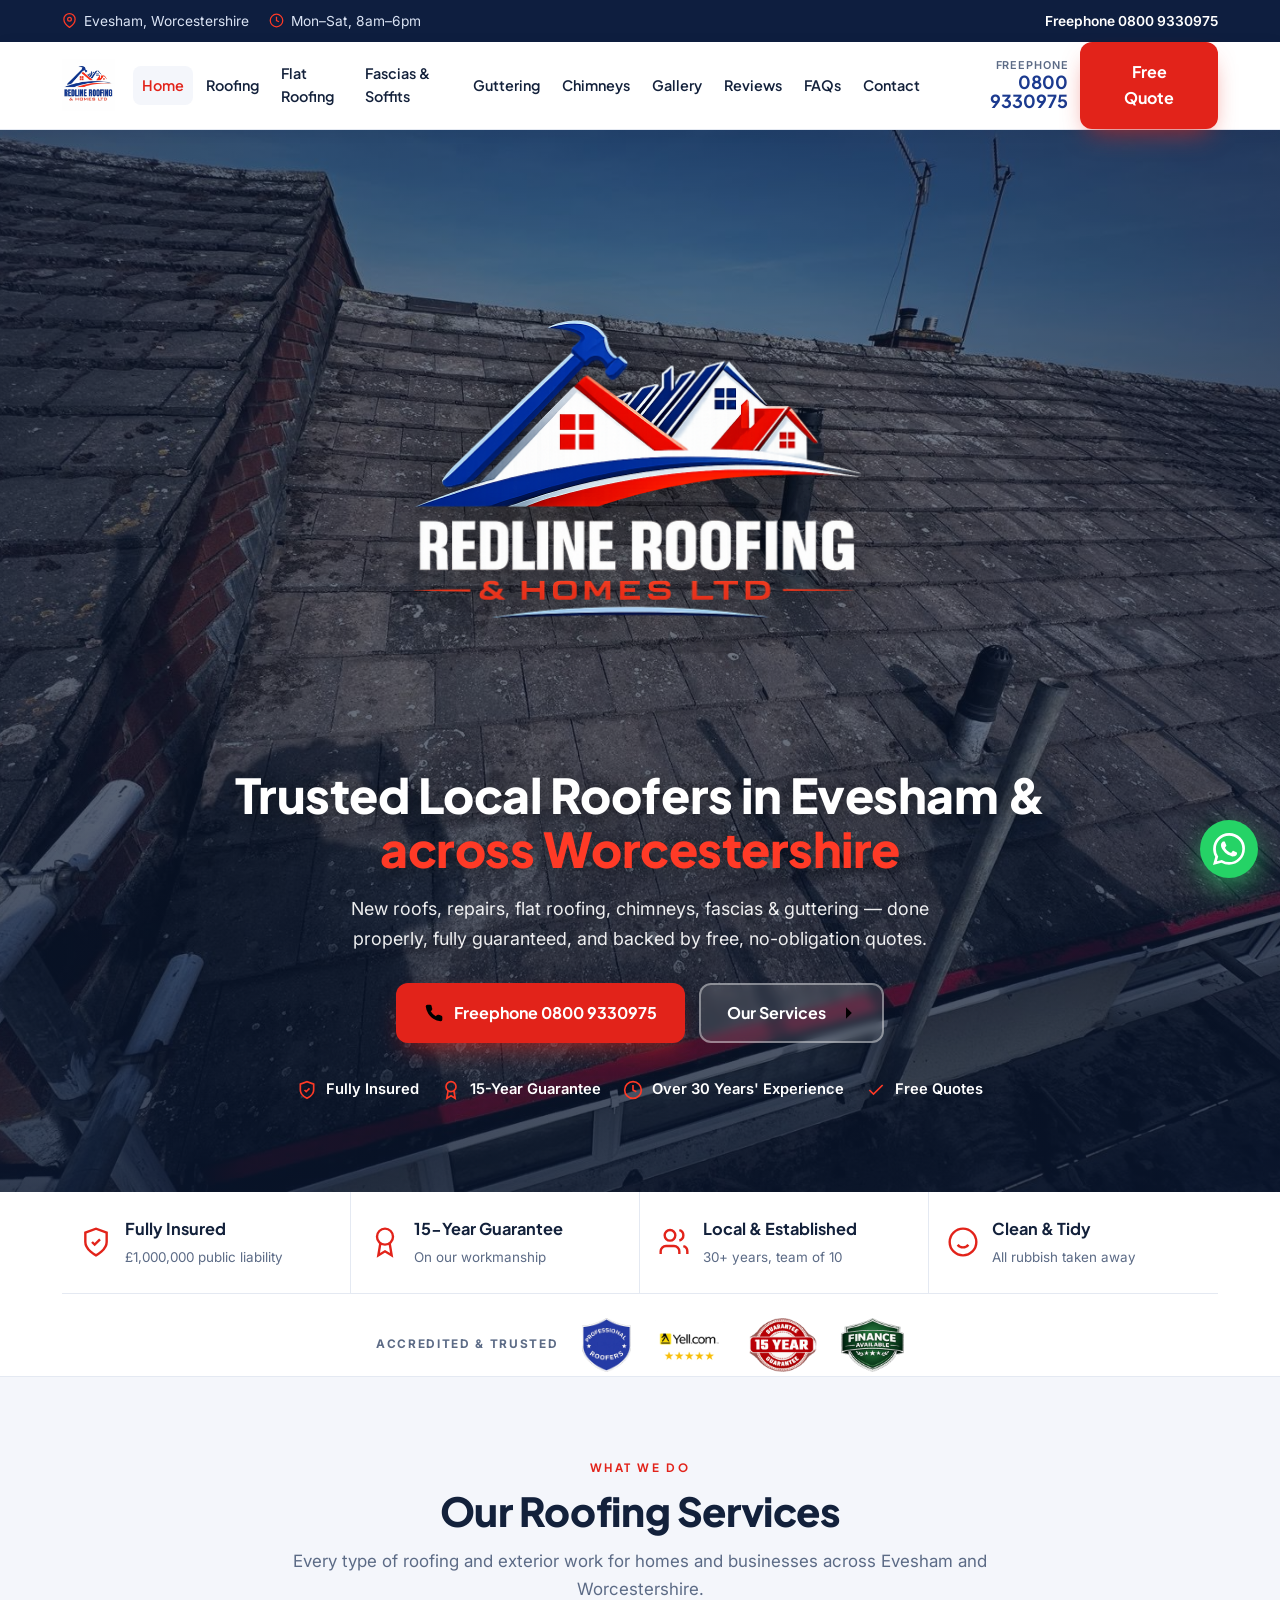
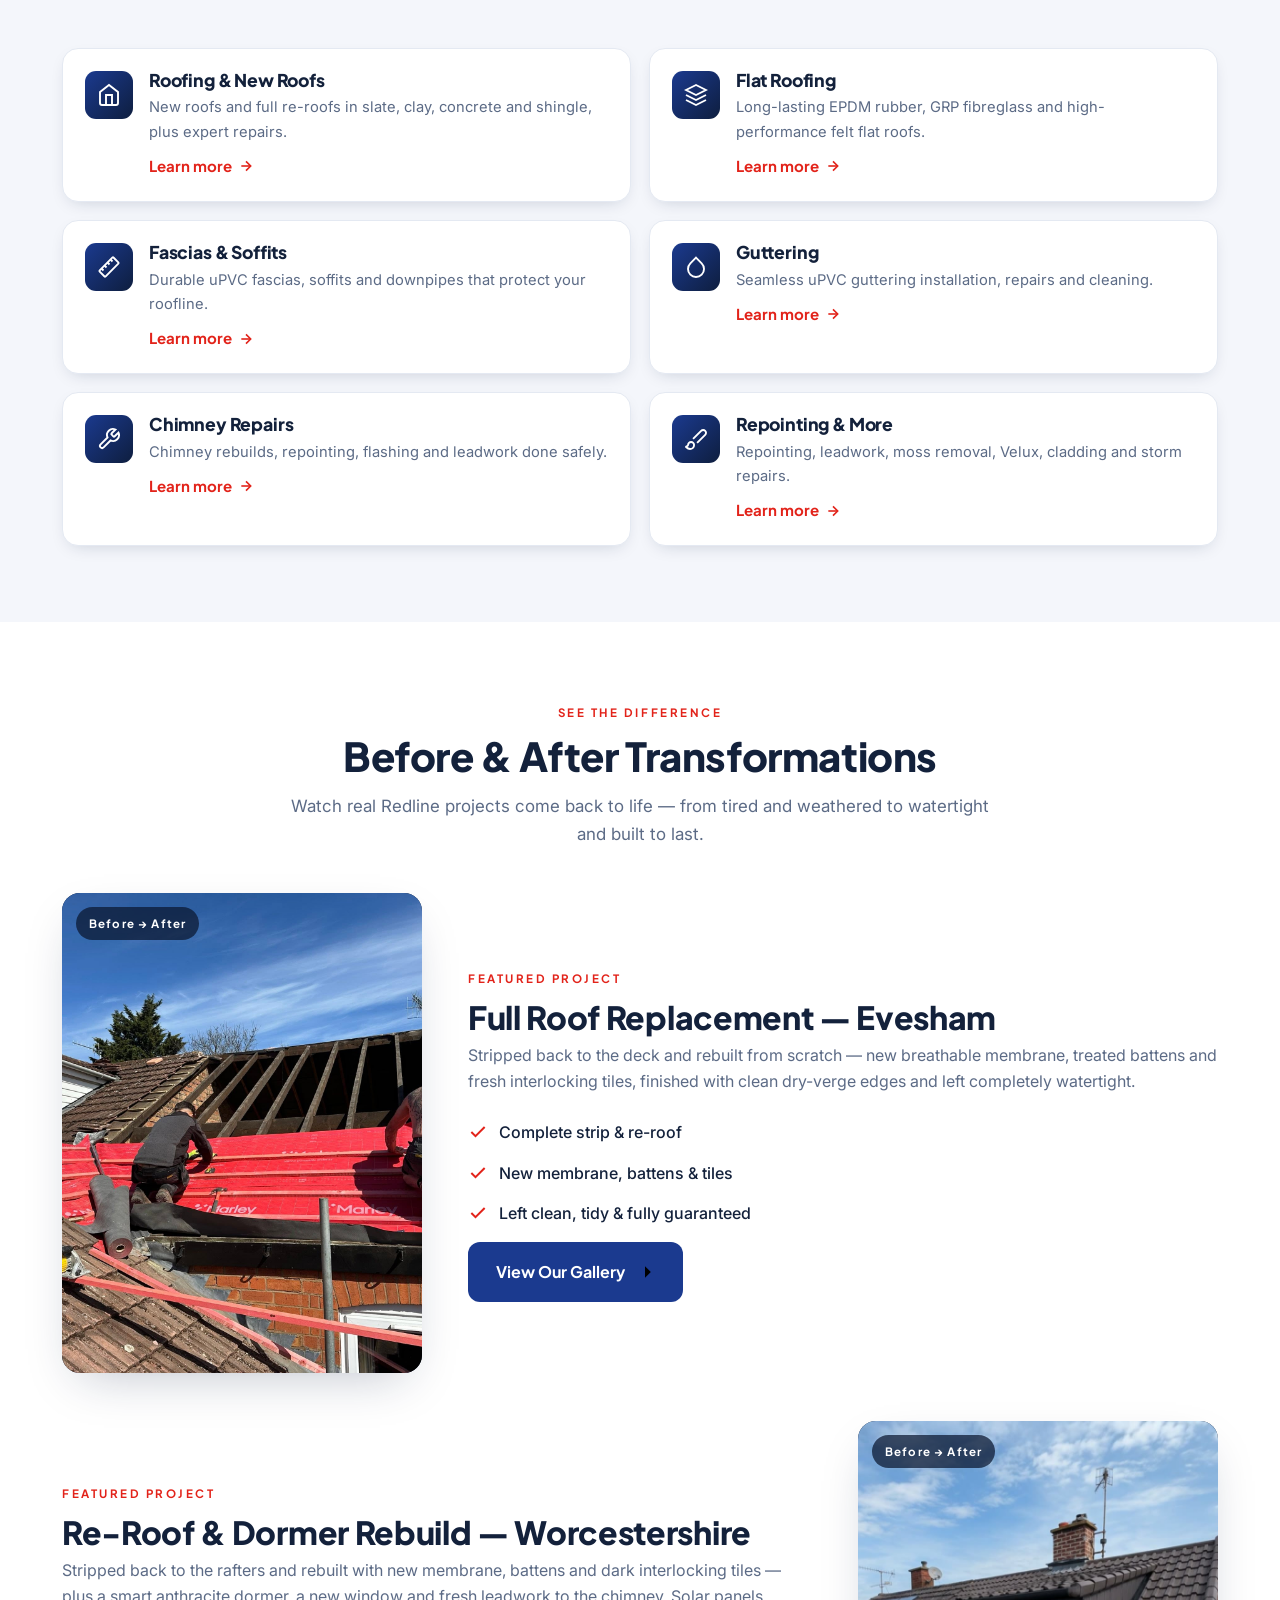
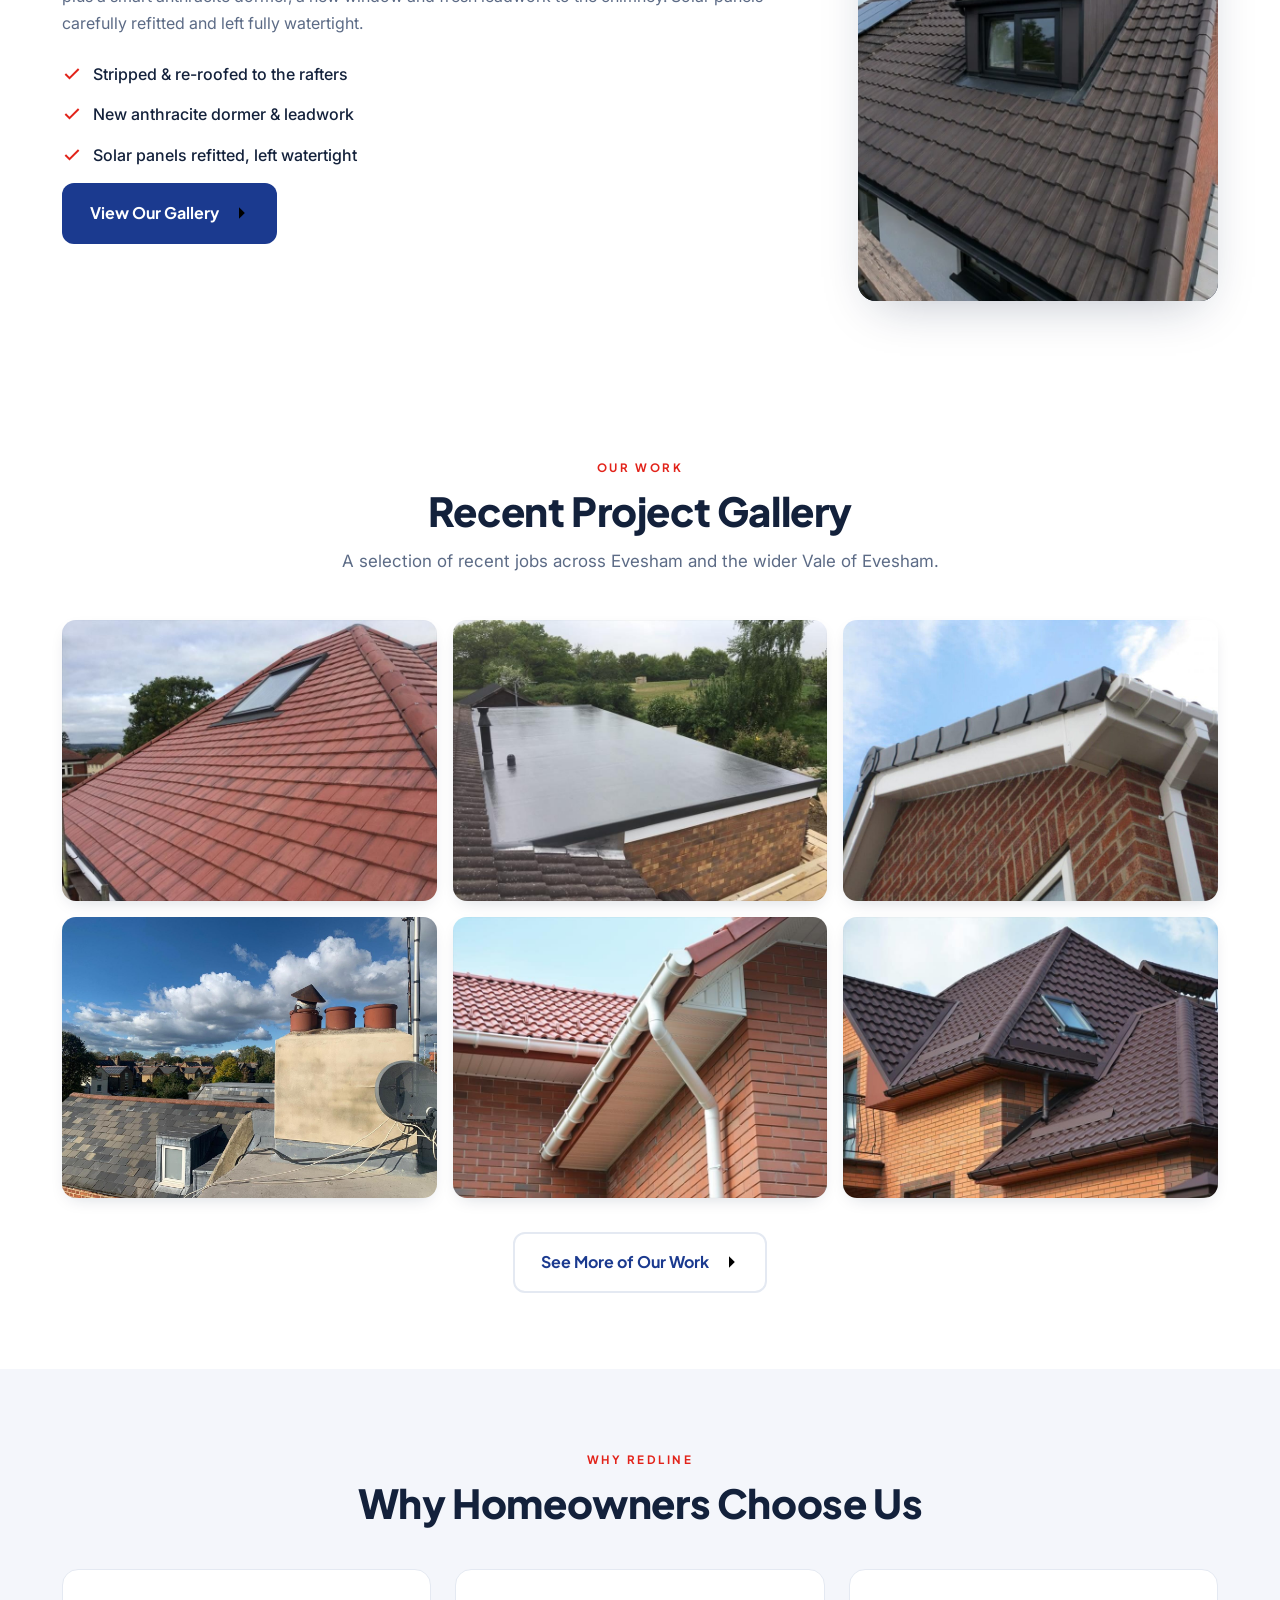
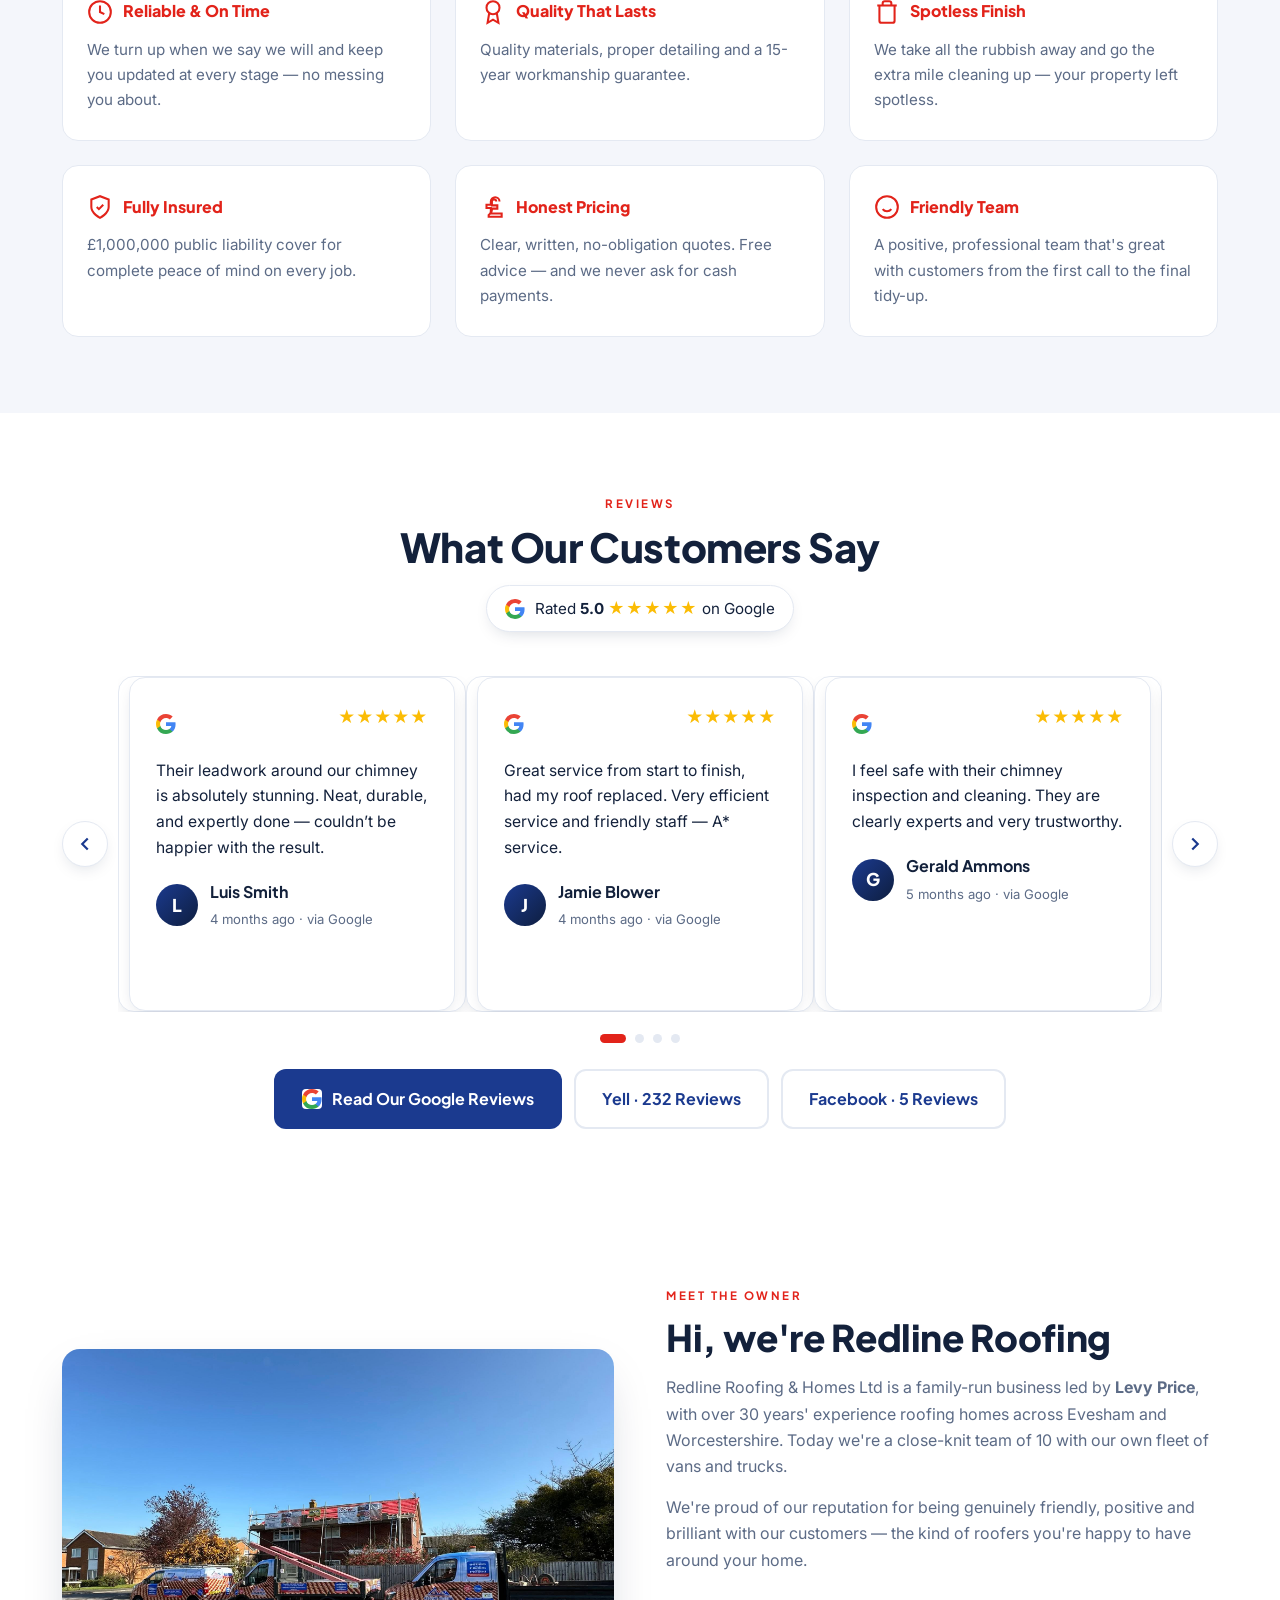
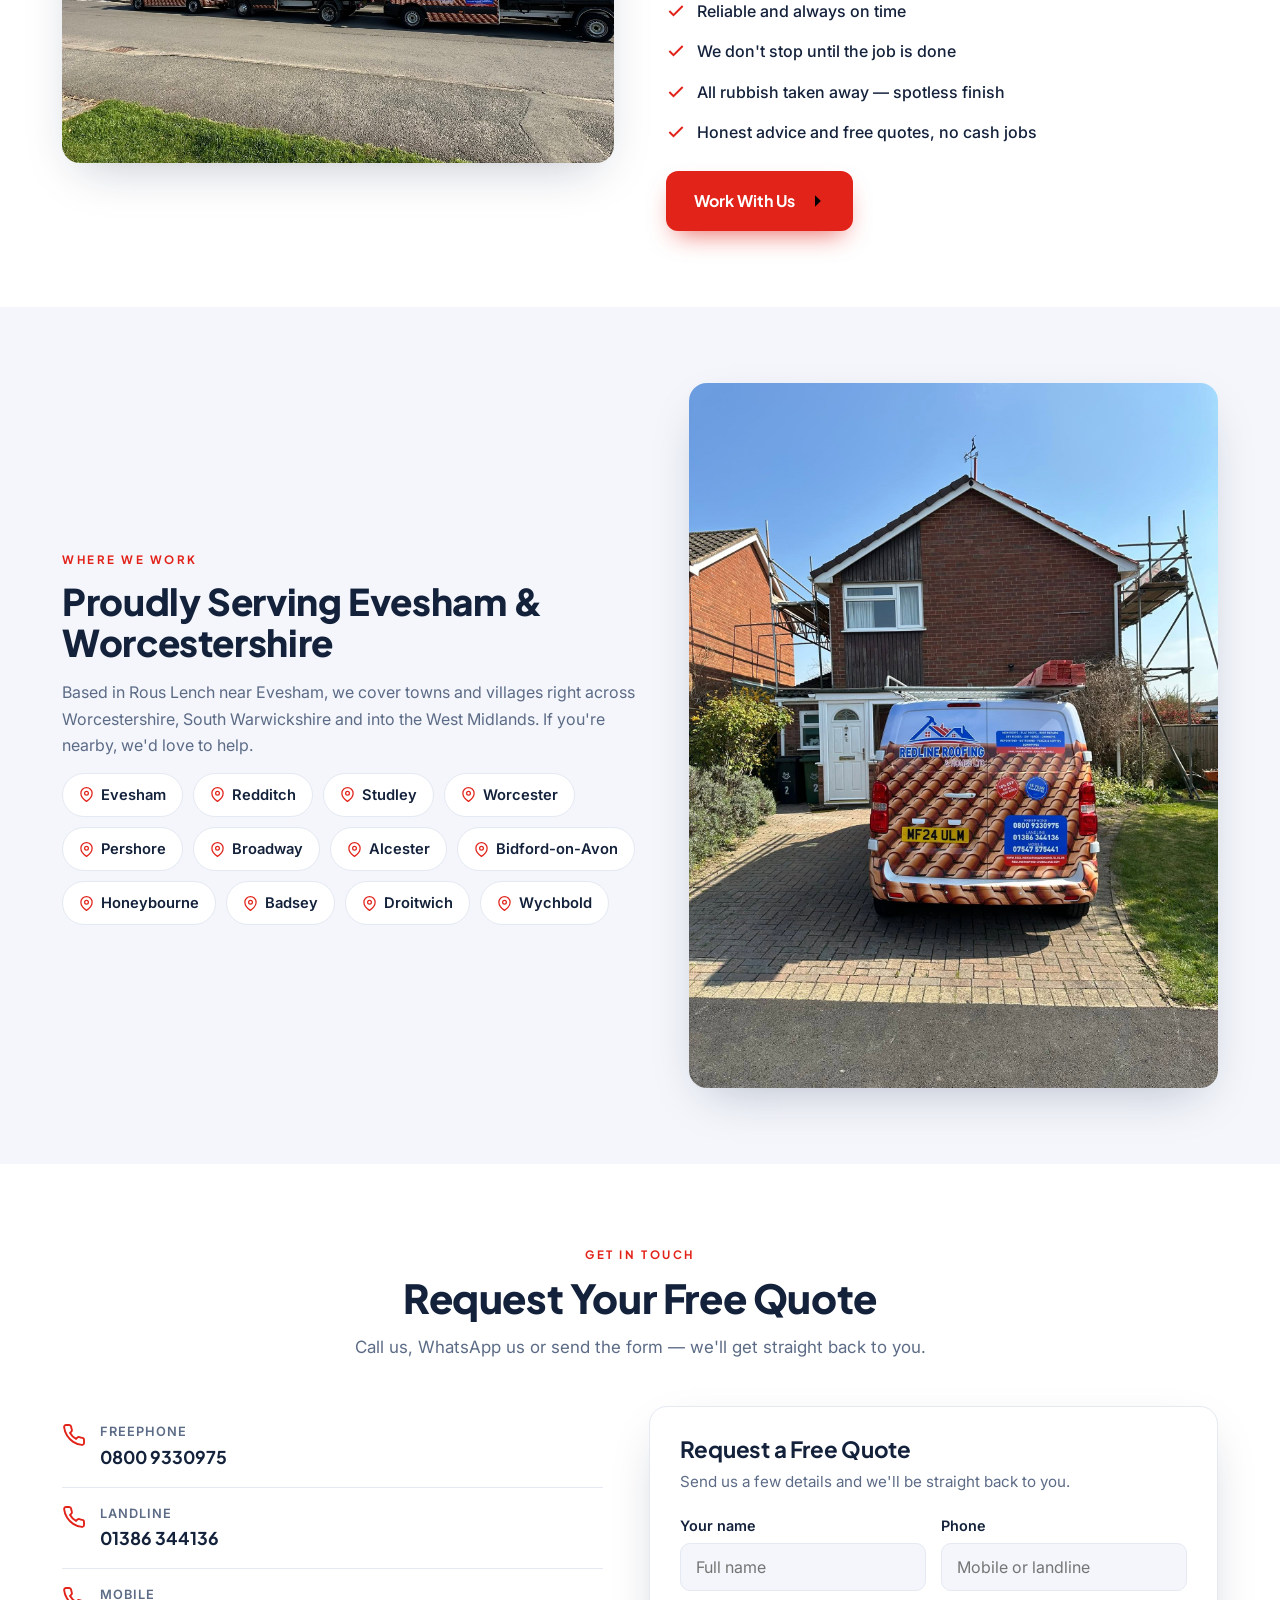
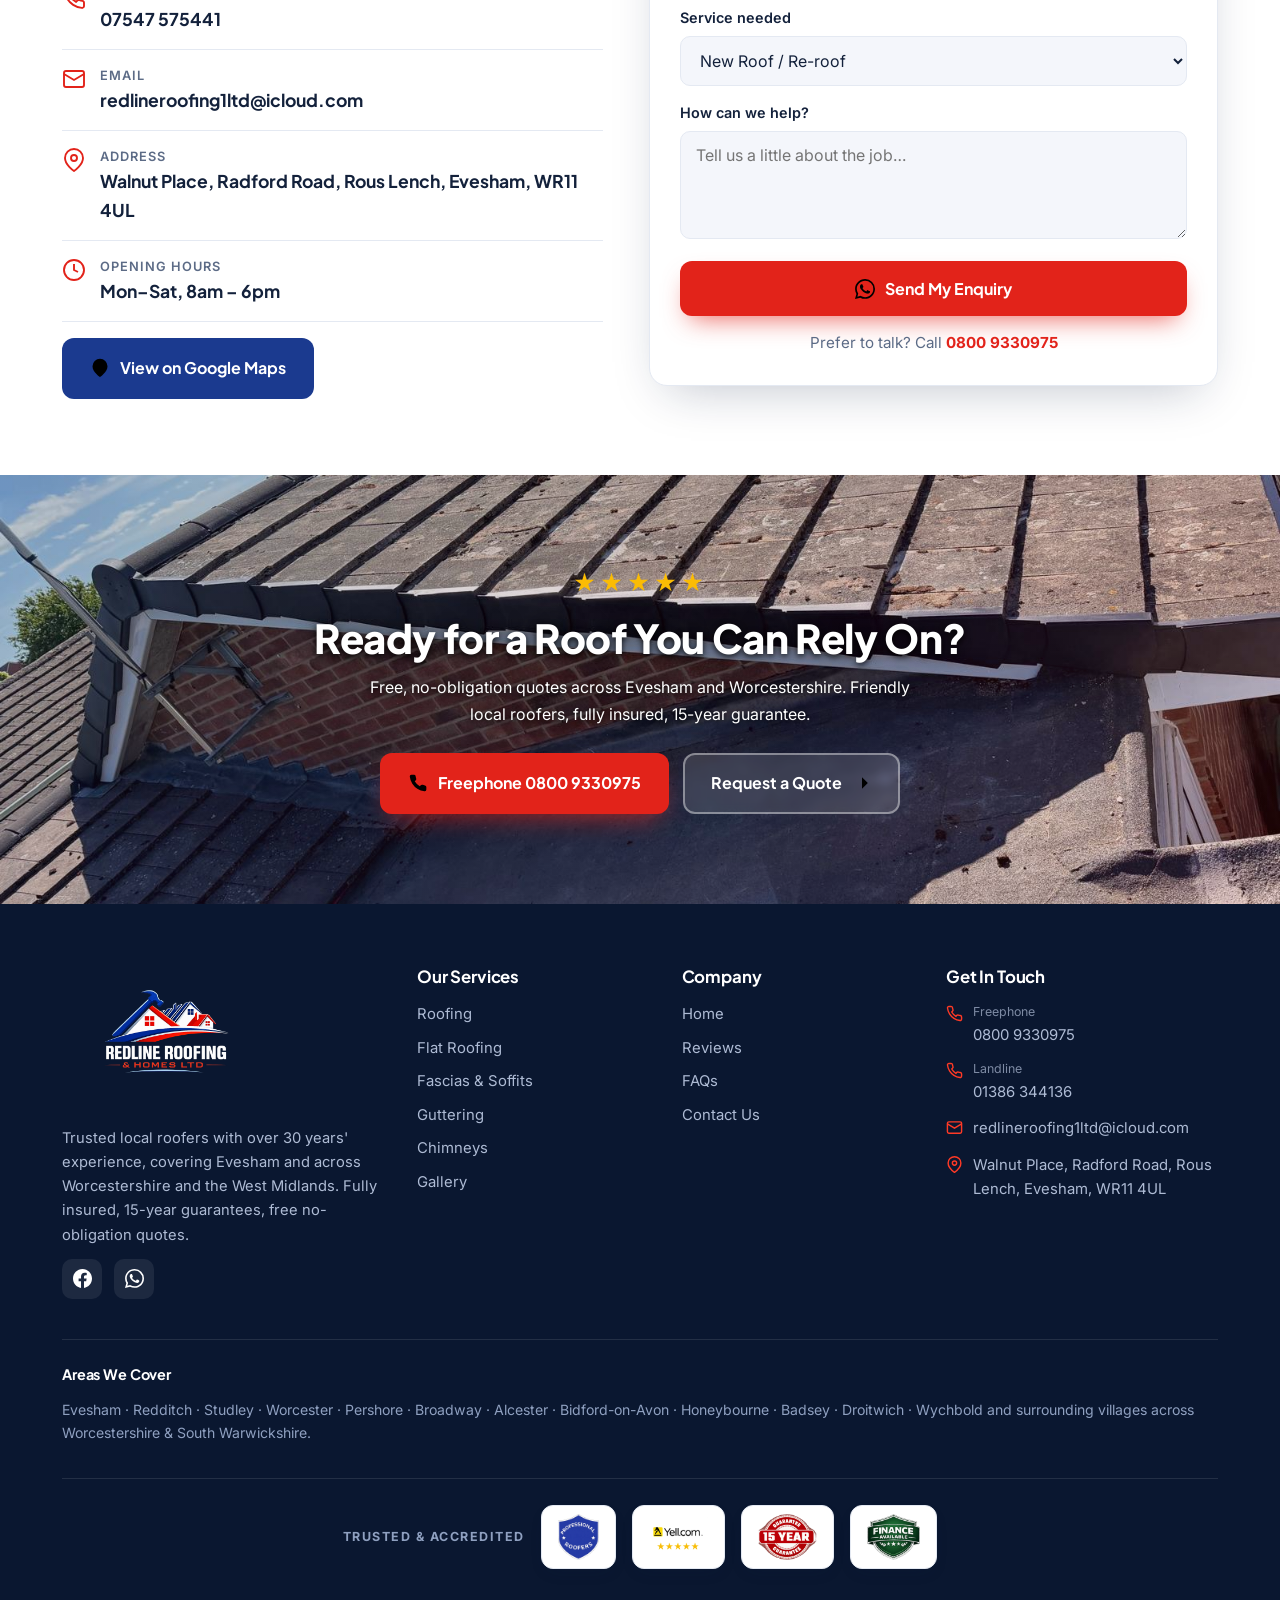
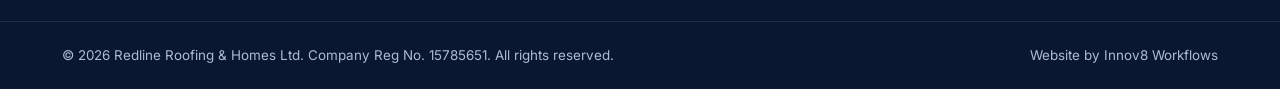
==== index.html @ e3055345 "Add 15-Year Guarantee + Finance Available badges to trust strip & footer Cut both from their grey mo" ====
<!DOCTYPE html><html lang="en-GB"><head>
<meta charset="UTF-8"><meta name="viewport" content="width=device-width, initial-scale=1.0">
<title>Roofers in Evesham & Worcestershire | Redline Roofing & Homes Ltd</title>
<meta name="description" content="Trusted local roofers in Evesham & across Worcestershire. New roofs, repairs, flat roofing, fascias, guttering & chimneys. Fully insured, 15-yr guarantee. Free quotes — call 0800 9330975.">
<link rel="canonical" href="https://www.redlineroofingandhomesltd.co.uk/">
<meta name="robots" content="index,follow">
<meta name="theme-color" content="#0A1730">
<meta property="og:type" content="website"><meta property="og:site_name" content="Redline Roofing & Homes Ltd">
<meta property="og:title" content="Roofers in Evesham & Worcestershire | Redline Roofing & Homes Ltd"><meta property="og:description" content="Trusted local roofers in Evesham & across Worcestershire. New roofs, repairs, flat roofing, fascias, guttering & chimneys. Fully insured, 15-yr guarantee. Free quotes — call 0800 9330975.">
<meta property="og:url" content="https://www.redlineroofingandhomesltd.co.uk/"><meta property="og:image" content="https://innov8-workflows.github.io/Redline-Roofing-Home/assets/img/og-home.jpg">
<meta property="og:image:width" content="1200"><meta property="og:image:height" content="630">
<meta property="og:image:alt" content="Redline Roofing &amp; Homes Ltd — trusted roofers in Evesham &amp; Worcestershire">
<meta name="twitter:card" content="summary_large_image"><meta name="twitter:title" content="Roofers in Evesham & Worcestershire | Redline Roofing & Homes Ltd"><meta name="twitter:description" content="Trusted local roofers in Evesham & across Worcestershire. New roofs, repairs, flat roofing, fascias, guttering & chimneys. Fully insured, 15-yr guarantee. Free quotes — call 0800 9330975."><meta name="twitter:image" content="https://innov8-workflows.github.io/Redline-Roofing-Home/assets/img/og-home.jpg">
<meta name="referrer" content="strict-origin-when-cross-origin">
<link rel="icon" type="image/png" href="assets/img/favicon.png"><link rel="apple-touch-icon" href="assets/img/favicon.png">
<link rel="preconnect" href="https://fonts.googleapis.com"><link rel="preconnect" href="https://fonts.gstatic.com" crossorigin>
<link href="https://fonts.googleapis.com/css2?family=Plus+Jakarta+Sans:wght@600;700;800&family=Inter:wght@400;500;600;700&display=swap" rel="stylesheet">
<link rel="stylesheet" href="assets/site.css">
<script type="application/ld+json">{"@context":"https://schema.org","@graph":[{"@type":"RoofingContractor","@id":"https://www.redlineroofingandhomesltd.co.uk/#business","name":"Redline Roofing & Homes Ltd","image":"https://www.redlineroofingandhomesltd.co.uk/assets/img/hero.jpg","url":"https://www.redlineroofingandhomesltd.co.uk/","logo":"https://www.redlineroofingandhomesltd.co.uk/assets/img/logo.jpg","telephone":"0800 9330975","email":"redlineroofing1ltd@icloud.com","priceRange":"££","address":{"@type":"PostalAddress","streetAddress":"Walnut Place, Radford Road, Rous Lench","addressLocality":"Evesham","addressRegion":"Worcestershire","postalCode":"WR11 4UL","addressCountry":"GB"},"geo":{"@type":"GeoCoordinates","latitude":52.1616,"longitude":-1.9873},"areaServed":[{"@type":"City","name":"Evesham"},{"@type":"City","name":"Redditch"},{"@type":"City","name":"Studley"},{"@type":"City","name":"Worcester"},{"@type":"City","name":"Pershore"},{"@type":"City","name":"Broadway"},{"@type":"City","name":"Alcester"},{"@type":"City","name":"Bidford-on-Avon"},{"@type":"City","name":"Honeybourne"},{"@type":"City","name":"Badsey"},{"@type":"City","name":"Droitwich"},{"@type":"City","name":"Wychbold"}],"openingHoursSpecification":[{"@type":"OpeningHoursSpecification","dayOfWeek":["Monday","Tuesday","Wednesday","Thursday","Friday","Saturday"],"opens":"08:00","closes":"18:00"}],"foundingDate":"2005","slogan":"Your Professional Local Roofers","founder":{"@type":"Person","name":"Levy Price"},"knowsAbout":["Roofing","New roofs","Roof repairs","Flat roofing","EPDM","GRP fibreglass roofing","Fascias and soffits","Guttering","Chimney repairs","Repointing","Leadwork"]},{"@type":"WebPage","@id":"https://www.redlineroofingandhomesltd.co.uk/#webpage","url":"https://www.redlineroofingandhomesltd.co.uk/","name":"Roofers in Evesham & Worcestershire | Redline Roofing & Homes Ltd","description":"Trusted local roofers in Evesham & across Worcestershire. New roofs, repairs, flat roofing, fascias, guttering & chimneys. Fully insured, 15-yr guarantee. Free quotes — call 0800 9330975.","isPartOf":{"@id":"https://www.redlineroofingandhomesltd.co.uk/#website"},"about":{"@id":"https://www.redlineroofingandhomesltd.co.uk/#business"}},{"@type":"WebSite","@id":"https://www.redlineroofingandhomesltd.co.uk/#website","url":"https://www.redlineroofingandhomesltd.co.uk/","name":"Redline Roofing & Homes Ltd","publisher":{"@id":"https://www.redlineroofingandhomesltd.co.uk/#business"}},{"@type":"BreadcrumbList","@id":"https://www.redlineroofingandhomesltd.co.uk/#breadcrumb","itemListElement":[{"@type":"ListItem","position":1,"name":"Home","item":"https://www.redlineroofingandhomesltd.co.uk/"}]}]}</script>
</head><body>
<div class="topbar"><div class="wrap">
  <div class="tb-left">
    <span><svg viewBox="0 0 24 24" aria-hidden="true"><path d="M21 10c0 7-9 13-9 13s-9-6-9-13a9 9 0 0 1 18 0z"/><circle cx="12" cy="10" r="3"/></svg>Evesham, Worcestershire</span>
    <span><svg viewBox="0 0 24 24" aria-hidden="true"><circle cx="12" cy="12" r="10"/><polyline points="12 6 12 12 16 14"/></svg>Mon–Sat, 8am–6pm</span>
  </div>
  <div class="tb-right"><a href="tel:08009330975">Freephone 0800 9330975</a></div>
</div></div>
<header class="nav"><div class="wrap">
  <a class="nav-logo" href="./" aria-label="Redline Roofing & Homes Ltd home"><img src="assets/img/logo.jpg" alt="Redline Roofing & Homes Ltd logo" width="170" height="68"></a>
  <nav class="nav-menu" aria-label="Primary"><a href="./" class="active">Home</a><a href="roofing/">Roofing</a><a href="flat-roofing/">Flat Roofing</a><a href="fascias-soffits/">Fascias & Soffits</a><a href="guttering/">Guttering</a><a href="chimneys-repair/">Chimneys</a><a href="gallery/">Gallery</a><a href="reviews/">Reviews</a><a href="faqs/">FAQs</a><a href="contact-us/">Contact</a></nav>
  <div class="nav-cta">
    <a class="nav-call" href="tel:08009330975"><small>Freephone</small><b>0800 9330975</b></a>
    <a class="btn btn-red" href="contact-us/">Free Quote</a>
  </div>
  <button class="nav-toggle" aria-label="Menu" aria-expanded="false" onclick="var m=document.getElementById('mm');var o=m.classList.toggle('open');this.setAttribute('aria-expanded',o)"><span></span><span></span><span></span></button>
</div></header>
<div class="mobile-menu" id="mm"><a href="./">Home</a><a href="roofing/">Roofing</a><a href="flat-roofing/">Flat Roofing</a><a href="fascias-soffits/">Fascias & Soffits</a><a href="guttering/">Guttering</a><a href="chimneys-repair/">Chimneys</a><a href="gallery/">Gallery</a><a href="reviews/">Reviews</a><a href="faqs/">FAQs</a><a href="contact-us/">Contact</a><a href="tel:08009330975" style="color:var(--red)">📞 Call 0800 9330975</a></div>
<section class="hero">
  <video class="hero-video" autoplay muted loop playsinline preload="auto" poster="assets/img/hero.jpg"><source src="assets/hero-video-01.mp4" type="video/mp4"></video>
  <div class="hero-veil"></div>
  <div class="hero-inner">
    <img class="hero-logo" src="assets/img/logo-white.png" alt="Redline Roofing & Homes Ltd">
    <h1>Trusted Local Roofers in Evesham &amp; <span class="accent">across Worcestershire</span></h1>
    <p>New roofs, repairs, flat roofing, chimneys, fascias &amp; guttering — done properly, fully guaranteed, and backed by free, no-obligation quotes.</p>
    <div class="hero-actions">
      <a class="btn btn-red" href="tel:08009330975"><svg viewBox="0 0 24 24" aria-hidden="true"><path d="M22 16.92v3a2 2 0 0 1-2.18 2 19.79 19.79 0 0 1-8.63-3.07 19.5 19.5 0 0 1-6-6 19.79 19.79 0 0 1-3.07-8.67A2 2 0 0 1 4.11 2h3a2 2 0 0 1 2 1.72 12.84 12.84 0 0 0 .7 2.81 2 2 0 0 1-.45 2.11L8.09 9.91a16 16 0 0 0 6 6l1.27-1.27a2 2 0 0 1 2.11-.45 12.84 12.84 0 0 0 2.81.7A2 2 0 0 1 22 16.92z"/></svg> Freephone 0800 9330975</a>
      <a class="btn btn-ghost" href="#services">Our Services <svg viewBox="0 0 24 24" aria-hidden="true"><line x1="5" y1="12" x2="19" y2="12"/><polyline points="12 5 19 12 12 19"/></svg></a>
    </div>
    <div class="hero-badges">
      <span><svg viewBox="0 0 24 24" aria-hidden="true"><path d="M12 22s8-4 8-10V5l-8-3-8 3v7c0 6 8 10 8 10z"/><polyline points="9 12 11 14 15 10"/></svg>Fully Insured</span><span><svg viewBox="0 0 24 24" aria-hidden="true"><circle cx="12" cy="8" r="6"/><path d="M15.477 12.89 17 22l-5-3-5 3 1.523-9.11"/></svg>15-Year Guarantee</span>
      <span><svg viewBox="0 0 24 24" aria-hidden="true"><circle cx="12" cy="12" r="10"/><polyline points="12 6 12 12 16 14"/></svg>Over 30 Years' Experience</span><span><svg viewBox="0 0 24 24" aria-hidden="true"><polyline points="20 6 9 17 4 12"/></svg>Free Quotes</span>
    </div>
  </div>
</section>
<section class="trust"><div class="wrap"><div class="trust-items">
  <div class="trust-item"><svg viewBox="0 0 24 24" aria-hidden="true"><path d="M12 22s8-4 8-10V5l-8-3-8 3v7c0 6 8 10 8 10z"/><polyline points="9 12 11 14 15 10"/></svg><div><b>Fully Insured</b><small>£1,000,000 public liability</small></div></div>
  <div class="trust-item"><svg viewBox="0 0 24 24" aria-hidden="true"><circle cx="12" cy="8" r="6"/><path d="M15.477 12.89 17 22l-5-3-5 3 1.523-9.11"/></svg><div><b>15-Year Guarantee</b><small>On our workmanship</small></div></div>
  <div class="trust-item"><svg viewBox="0 0 24 24" aria-hidden="true"><path d="M16 21v-2a4 4 0 0 0-4-4H6a4 4 0 0 0-4 4v2"/><circle cx="9" cy="7" r="4"/><path d="M22 21v-2a4 4 0 0 0-3-3.87M16 3.13a4 4 0 0 1 0 7.75"/></svg><div><b>Local &amp; Established</b><small>30+ years, team of 10</small></div></div>
  <div class="trust-item"><svg viewBox="0 0 24 24" aria-hidden="true"><circle cx="12" cy="12" r="10"/><path d="M8 14s1.5 2 4 2 4-2 4-2"/><line x1="9" y1="9" x2="9.01" y2="9"/><line x1="15" y1="9" x2="15.01" y2="9"/></svg><div><b>Clean &amp; Tidy</b><small>All rubbish taken away</small></div></div></div><div class="trust-accred"><span>Accredited &amp; Trusted</span><img class="acc-img" src="assets/img/acc-badge.png" alt="Professional roofers badge" loading="lazy"><img class="acc-img" src="assets/img/acc-yell.png" alt="Listed on Yell" loading="lazy"><img class="acc-img" src="assets/img/acc-guarantee.png" alt="15-year workmanship guarantee" loading="lazy"><img class="acc-img" src="assets/img/acc-finance.png" alt="Finance available" loading="lazy"></div></div></section>
<section class="section mist" id="services"><div class="wrap">
  <div class="section-head reveal"><span class="eyebrow">What We Do</span><h2>Our Roofing Services</h2><p>Every type of roofing and exterior work for homes and businesses across Evesham and Worcestershire.</p></div>
  <div class="svc-grid two-up">
    <a class="svc-card reveal" href="roofing/"><div class="svc-ic"><svg viewBox="0 0 24 24" aria-hidden="true"><path d="M3 9l9-7 9 7v11a2 2 0 0 1-2 2H5a2 2 0 0 1-2-2z"/><polyline points="9 22 9 12 15 12 15 22"/></svg></div><div class="svc-tx"><h3>Roofing &amp; New Roofs</h3><p>New roofs and full re-roofs in slate, clay, concrete and shingle, plus expert repairs.</p><span class="svc-more">Learn more <svg viewBox="0 0 24 24" aria-hidden="true"><line x1="5" y1="12" x2="19" y2="12"/><polyline points="12 5 19 12 12 19"/></svg></span></div></a>
    <a class="svc-card reveal" href="flat-roofing/"><div class="svc-ic"><svg viewBox="0 0 24 24" aria-hidden="true"><polygon points="12 2 2 7 12 12 22 7 12 2"/><polyline points="2 17 12 22 22 17"/><polyline points="2 12 12 17 22 12"/></svg></div><div class="svc-tx"><h3>Flat Roofing</h3><p>Long-lasting EPDM rubber, GRP fibreglass and high-performance felt flat roofs.</p><span class="svc-more">Learn more <svg viewBox="0 0 24 24" aria-hidden="true"><line x1="5" y1="12" x2="19" y2="12"/><polyline points="12 5 19 12 12 19"/></svg></span></div></a>
    <a class="svc-card reveal" href="fascias-soffits/"><div class="svc-ic"><svg viewBox="0 0 24 24" aria-hidden="true"><path d="M21.3 8.7 8.7 21.3a1 1 0 0 1-1.4 0l-4.6-4.6a1 1 0 0 1 0-1.4L15.3 2.7a1 1 0 0 1 1.4 0l4.6 4.6a1 1 0 0 1 0 1.4Z"/><path d="m7.5 10.5 2 2M10.5 7.5l2 2M13.5 4.5l2 2M4.5 13.5l2 2"/></svg></div><div class="svc-tx"><h3>Fascias &amp; Soffits</h3><p>Durable uPVC fascias, soffits and downpipes that protect your roofline.</p><span class="svc-more">Learn more <svg viewBox="0 0 24 24" aria-hidden="true"><line x1="5" y1="12" x2="19" y2="12"/><polyline points="12 5 19 12 12 19"/></svg></span></div></a>
    <a class="svc-card reveal" href="guttering/"><div class="svc-ic"><svg viewBox="0 0 24 24" aria-hidden="true"><path d="M12 2.69l5.66 5.66a8 8 0 1 1-11.31 0z"/></svg></div><div class="svc-tx"><h3>Guttering</h3><p>Seamless uPVC guttering installation, repairs and cleaning.</p><span class="svc-more">Learn more <svg viewBox="0 0 24 24" aria-hidden="true"><line x1="5" y1="12" x2="19" y2="12"/><polyline points="12 5 19 12 12 19"/></svg></span></div></a>
    <a class="svc-card reveal" href="chimneys-repair/"><div class="svc-ic"><svg viewBox="0 0 24 24" aria-hidden="true"><path d="M14.7 6.3a1 1 0 0 0 0 1.4l1.6 1.6a1 1 0 0 0 1.4 0l3.77-3.77a6 6 0 0 1-7.94 7.94l-6.91 6.91a2.12 2.12 0 0 1-3-3l6.91-6.91a6 6 0 0 1 7.94-7.94l-3.76 3.76z"/></svg></div><div class="svc-tx"><h3>Chimney Repairs</h3><p>Chimney rebuilds, repointing, flashing and leadwork done safely.</p><span class="svc-more">Learn more <svg viewBox="0 0 24 24" aria-hidden="true"><line x1="5" y1="12" x2="19" y2="12"/><polyline points="12 5 19 12 12 19"/></svg></span></div></a>
    <a class="svc-card reveal" href="contact-us/"><div class="svc-ic"><svg viewBox="0 0 24 24" aria-hidden="true"><path d="M9.06 11.9l8.07-8.06a2.85 2.85 0 1 1 4.03 4.03l-8.06 8.08"/><path d="M7.07 14.94c-1.66 0-3 1.35-3 3.02 0 1.33-2.5 1.52-2 2.02 1.08 1.1 2.49 2.02 4 2.02 2.2 0 4-1.8 4-4.04a3.01 3.01 0 0 0-3-3.02z"/></svg></div><div class="svc-tx"><h3>Repointing &amp; More</h3><p>Repointing, leadwork, moss removal, Velux, cladding and storm repairs.</p><span class="svc-more">Learn more <svg viewBox="0 0 24 24" aria-hidden="true"><line x1="5" y1="12" x2="19" y2="12"/><polyline points="12 5 19 12 12 19"/></svg></span></div></a>
  </div>
</div></section>
<section class="section" id="transformations"><div class="wrap">
    <div class="section-head reveal"><span class="eyebrow">See the Difference</span><h2>Before &amp; After Transformations</h2><p>Watch real Redline projects come back to life — from tired and weathered to watertight and built to last.</p></div>
    <div class="ba-stack"><div class="ba-row reveal">
      <div class="ba-vid"><span class="ba-badge">Before → After</span><video muted loop playsinline preload="metadata" poster="assets/img/work-1.jpg" aria-label="Before and after: Full Roof Replacement — Evesham"><source src="assets/before-after-01.mp4" type="video/mp4"></video></div>
      <div class="ba-title"><span class="eyebrow">Featured Project</span><h3>Full Roof Replacement — Evesham</h3></div>
      <div class="ba-desc"><p>Stripped back to the deck and rebuilt from scratch — new breathable membrane, treated battens and fresh interlocking tiles, finished with clean dry-verge edges and left completely watertight.</p><ul class="ticks"><li><svg viewBox="0 0 24 24" aria-hidden="true"><polyline points="20 6 9 17 4 12"/></svg>Complete strip &amp; re-roof</li><li><svg viewBox="0 0 24 24" aria-hidden="true"><polyline points="20 6 9 17 4 12"/></svg>New membrane, battens &amp; tiles</li><li><svg viewBox="0 0 24 24" aria-hidden="true"><polyline points="20 6 9 17 4 12"/></svg>Left clean, tidy &amp; fully guaranteed</li></ul><a class="btn btn-navy" href="gallery/">View Our Gallery <svg viewBox="0 0 24 24" aria-hidden="true"><line x1="5" y1="12" x2="19" y2="12"/><polyline points="12 5 19 12 12 19"/></svg></a></div>
    </div><div class="ba-row rev reveal">
      <div class="ba-vid"><span class="ba-badge">Before → After</span><video muted loop playsinline preload="metadata" poster="assets/img/ba-02-poster.jpg" aria-label="Before and after: Re-Roof &amp; Dormer Rebuild — Worcestershire"><source src="assets/before-after-02.mp4" type="video/mp4"></video></div>
      <div class="ba-title"><span class="eyebrow">Featured Project</span><h3>Re-Roof &amp; Dormer Rebuild — Worcestershire</h3></div>
      <div class="ba-desc"><p>Stripped back to the rafters and rebuilt with new membrane, battens and dark interlocking tiles — plus a smart anthracite dormer, a new window and fresh leadwork to the chimney. Solar panels carefully refitted and left fully watertight.</p><ul class="ticks"><li><svg viewBox="0 0 24 24" aria-hidden="true"><polyline points="20 6 9 17 4 12"/></svg>Stripped &amp; re-roofed to the rafters</li><li><svg viewBox="0 0 24 24" aria-hidden="true"><polyline points="20 6 9 17 4 12"/></svg>New anthracite dormer &amp; leadwork</li><li><svg viewBox="0 0 24 24" aria-hidden="true"><polyline points="20 6 9 17 4 12"/></svg>Solar panels refitted, left watertight</li></ul><a class="btn btn-navy" href="gallery/">View Our Gallery <svg viewBox="0 0 24 24" aria-hidden="true"><line x1="5" y1="12" x2="19" y2="12"/><polyline points="12 5 19 12 12 19"/></svg></a></div>
    </div></div>
  </div></section>
<section class="section" id="gallery"><div class="wrap">
    <div class="section-head reveal"><span class="eyebrow">Our Work</span><h2>Recent Project Gallery</h2><p>A selection of recent jobs across Evesham and the wider Vale of Evesham.</p></div>
    <div class="gal-grid"><div class="gal-item tall reveal"><img src="assets/img/roof-1.jpg" alt="New tiled roof with Velux windows in Evesham by Redline Roofing" loading="lazy"></div><div class="gal-item  reveal"><img src="assets/img/flat-1.jpg" alt="New EPDM rubber flat roof by Redline Roofing" loading="lazy"></div><div class="gal-item  reveal"><img src="assets/img/fascia-1.jpg" alt="New uPVC fascias, soffits and dry-verge by Redline Roofing" loading="lazy"></div><div class="gal-item wide reveal"><img src="assets/img/chimney-1.jpg" alt="Rebuilt and rendered chimney stack by Redline Roofing" loading="lazy"></div><div class="gal-item  reveal"><img src="assets/img/gutter-1.jpg" alt="New uPVC guttering and downpipe by Redline Roofing" loading="lazy"></div><div class="gal-item  reveal"><img src="assets/img/roof-3.jpg" alt="Completed pitched tiled roof in Worcestershire by Redline Roofing" loading="lazy"></div></div>
    <div style="text-align:center;margin-top:34px"><a class="btn btn-outline" href="gallery/">See More of Our Work <svg viewBox="0 0 24 24" aria-hidden="true"><line x1="5" y1="12" x2="19" y2="12"/><polyline points="12 5 19 12 12 19"/></svg></a></div>
  </div></section>
<section class="section mist"><div class="wrap">
  <div class="section-head reveal"><span class="eyebrow">Why Redline</span><h2>Why Homeowners Choose Us</h2></div>
  <div class="feat-grid">
    <div class="feat-card reveal"><div class="n"><svg viewBox="0 0 24 24" aria-hidden="true"><circle cx="12" cy="12" r="10"/><polyline points="12 6 12 12 16 14"/></svg> Reliable &amp; On Time</div><p>We turn up when we say we will and keep you updated at every stage — no messing you about.</p></div>
    <div class="feat-card reveal"><div class="n"><svg viewBox="0 0 24 24" aria-hidden="true"><circle cx="12" cy="8" r="6"/><path d="M15.477 12.89 17 22l-5-3-5 3 1.523-9.11"/></svg> Quality That Lasts</div><p>Quality materials, proper detailing and a 15-year workmanship guarantee.</p></div>
    <div class="feat-card reveal"><div class="n"><svg viewBox="0 0 24 24" aria-hidden="true"><polyline points="3 6 5 6 21 6"/><path d="M19 6v14a2 2 0 0 1-2 2H7a2 2 0 0 1-2-2V6m3 0V4a2 2 0 0 1 2-2h4a2 2 0 0 1 2 2v2"/></svg> Spotless Finish</div><p>We take all the rubbish away and go the extra mile cleaning up — your property left spotless.</p></div>
    <div class="feat-card reveal"><div class="n"><svg viewBox="0 0 24 24" aria-hidden="true"><path d="M12 22s8-4 8-10V5l-8-3-8 3v7c0 6 8 10 8 10z"/><polyline points="9 12 11 14 15 10"/></svg> Fully Insured</div><p>£1,000,000 public liability cover for complete peace of mind on every job.</p></div>
    <div class="feat-card reveal"><div class="n"><svg viewBox="0 0 24 24" aria-hidden="true"><path d="M18 7c0-2.2-1.8-4-4-4S10 4.8 10 7v3H6v3h4v3c0 1.7-1 3-2 3.5V21h12v-3H9.5c.9-.9 1.5-2.1 1.5-3.5v-1h5v-3h-5V7c0-1.1.9-2 2-2s2 .9 2 2"/></svg> Honest Pricing</div><p>Clear, written, no-obligation quotes. Free advice — and we never ask for cash payments.</p></div>
    <div class="feat-card reveal"><div class="n"><svg viewBox="0 0 24 24" aria-hidden="true"><circle cx="12" cy="12" r="10"/><path d="M8 14s1.5 2 4 2 4-2 4-2"/><line x1="9" y1="9" x2="9.01" y2="9"/><line x1="15" y1="9" x2="15.01" y2="9"/></svg> Friendly Team</div><p>A positive, professional team that's great with customers from the first call to the final tidy-up.</p></div>
  </div>
</div></section>
<section class="section" id="reviews"><div class="wrap">
    <div class="section-head reveal"><span class="eyebrow">Reviews</span><h2>What Our Customers Say</h2>
      <div class="g-rating"><svg class="gmark" viewBox="0 0 24 24" aria-hidden="true"><path fill="#4285F4" d="M23.5 12.27c0-.79-.07-1.54-.19-2.27H12v4.51h6.47a5.53 5.53 0 0 1-2.4 3.58v3h3.86c2.26-2.09 3.57-5.17 3.57-8.82z"/><path fill="#34A853" d="M12 24c3.24 0 5.95-1.08 7.93-2.91l-3.86-3c-1.08.72-2.45 1.16-4.07 1.16-3.13 0-5.78-2.11-6.73-4.96H1.29v3.09A11.99 11.99 0 0 0 12 24z"/><path fill="#FBBC05" d="M5.27 14.29c-.24-.72-.38-1.49-.38-2.29s.14-1.57.38-2.29V6.62H1.29A11.99 11.99 0 0 0 0 12c0 1.94.46 3.77 1.29 5.38l3.98-3.09z"/><path fill="#EA4335" d="M12 4.75c1.77 0 3.35.61 4.6 1.8l3.42-3.42C17.95 1.19 15.24 0 12 0A11.99 11.99 0 0 0 1.29 6.62l3.98 3.1C6.22 6.86 8.87 4.75 12 4.75z"/></svg><span>Rated <b>5.0</b> <span class="stars">★★★★★</span> on Google</span></div>
    </div>
    <div class="rev-carousel" data-rev>
      <button class="rev-arrow prev" aria-label="Previous reviews"><svg viewBox="0 0 24 24" aria-hidden="true"><polyline points="15 18 9 12 15 6"/></svg></button>
      <div class="rev-viewport"><div class="rev-track"><div class="rev-card"><div class="rev-card-in">
    <div class="rev-top"><svg class="gmark" viewBox="0 0 24 24" aria-hidden="true"><path fill="#4285F4" d="M23.5 12.27c0-.79-.07-1.54-.19-2.27H12v4.51h6.47a5.53 5.53 0 0 1-2.4 3.58v3h3.86c2.26-2.09 3.57-5.17 3.57-8.82z"/><path fill="#34A853" d="M12 24c3.24 0 5.95-1.08 7.93-2.91l-3.86-3c-1.08.72-2.45 1.16-4.07 1.16-3.13 0-5.78-2.11-6.73-4.96H1.29v3.09A11.99 11.99 0 0 0 12 24z"/><path fill="#FBBC05" d="M5.27 14.29c-.24-.72-.38-1.49-.38-2.29s.14-1.57.38-2.29V6.62H1.29A11.99 11.99 0 0 0 0 12c0 1.94.46 3.77 1.29 5.38l3.98-3.09z"/><path fill="#EA4335" d="M12 4.75c1.77 0 3.35.61 4.6 1.8l3.42-3.42C17.95 1.19 15.24 0 12 0A11.99 11.99 0 0 0 1.29 6.62l3.98 3.1C6.22 6.86 8.87 4.75 12 4.75z"/></svg><div class="stars">★★★★★</div></div>
    <p>Their leadwork around our chimney is absolutely stunning. Neat, durable, and expertly done — couldn’t be happier with the result.</p>
    <div class="rev-by"><div class="rev-av">L</div><div><b>Luis Smith</b><small>4 months ago · via Google</small></div></div>
  </div></div><div class="rev-card"><div class="rev-card-in">
    <div class="rev-top"><svg class="gmark" viewBox="0 0 24 24" aria-hidden="true"><path fill="#4285F4" d="M23.5 12.27c0-.79-.07-1.54-.19-2.27H12v4.51h6.47a5.53 5.53 0 0 1-2.4 3.58v3h3.86c2.26-2.09 3.57-5.17 3.57-8.82z"/><path fill="#34A853" d="M12 24c3.24 0 5.95-1.08 7.93-2.91l-3.86-3c-1.08.72-2.45 1.16-4.07 1.16-3.13 0-5.78-2.11-6.73-4.96H1.29v3.09A11.99 11.99 0 0 0 12 24z"/><path fill="#FBBC05" d="M5.27 14.29c-.24-.72-.38-1.49-.38-2.29s.14-1.57.38-2.29V6.62H1.29A11.99 11.99 0 0 0 0 12c0 1.94.46 3.77 1.29 5.38l3.98-3.09z"/><path fill="#EA4335" d="M12 4.75c1.77 0 3.35.61 4.6 1.8l3.42-3.42C17.95 1.19 15.24 0 12 0A11.99 11.99 0 0 0 1.29 6.62l3.98 3.1C6.22 6.86 8.87 4.75 12 4.75z"/></svg><div class="stars">★★★★★</div></div>
    <p>Great service from start to finish, had my roof replaced. Very efficient service and friendly staff — A* service.</p>
    <div class="rev-by"><div class="rev-av">J</div><div><b>Jamie Blower</b><small>4 months ago · via Google</small></div></div>
  </div></div><div class="rev-card"><div class="rev-card-in">
    <div class="rev-top"><svg class="gmark" viewBox="0 0 24 24" aria-hidden="true"><path fill="#4285F4" d="M23.5 12.27c0-.79-.07-1.54-.19-2.27H12v4.51h6.47a5.53 5.53 0 0 1-2.4 3.58v3h3.86c2.26-2.09 3.57-5.17 3.57-8.82z"/><path fill="#34A853" d="M12 24c3.24 0 5.95-1.08 7.93-2.91l-3.86-3c-1.08.72-2.45 1.16-4.07 1.16-3.13 0-5.78-2.11-6.73-4.96H1.29v3.09A11.99 11.99 0 0 0 12 24z"/><path fill="#FBBC05" d="M5.27 14.29c-.24-.72-.38-1.49-.38-2.29s.14-1.57.38-2.29V6.62H1.29A11.99 11.99 0 0 0 0 12c0 1.94.46 3.77 1.29 5.38l3.98-3.09z"/><path fill="#EA4335" d="M12 4.75c1.77 0 3.35.61 4.6 1.8l3.42-3.42C17.95 1.19 15.24 0 12 0A11.99 11.99 0 0 0 1.29 6.62l3.98 3.1C6.22 6.86 8.87 4.75 12 4.75z"/></svg><div class="stars">★★★★★</div></div>
    <p>I feel safe with their chimney inspection and cleaning. They are clearly experts and very trustworthy.</p>
    <div class="rev-by"><div class="rev-av">G</div><div><b>Gerald Ammons</b><small>5 months ago · via Google</small></div></div>
  </div></div><div class="rev-card"><div class="rev-card-in">
    <div class="rev-top"><svg class="gmark" viewBox="0 0 24 24" aria-hidden="true"><path fill="#4285F4" d="M23.5 12.27c0-.79-.07-1.54-.19-2.27H12v4.51h6.47a5.53 5.53 0 0 1-2.4 3.58v3h3.86c2.26-2.09 3.57-5.17 3.57-8.82z"/><path fill="#34A853" d="M12 24c3.24 0 5.95-1.08 7.93-2.91l-3.86-3c-1.08.72-2.45 1.16-4.07 1.16-3.13 0-5.78-2.11-6.73-4.96H1.29v3.09A11.99 11.99 0 0 0 12 24z"/><path fill="#FBBC05" d="M5.27 14.29c-.24-.72-.38-1.49-.38-2.29s.14-1.57.38-2.29V6.62H1.29A11.99 11.99 0 0 0 0 12c0 1.94.46 3.77 1.29 5.38l3.98-3.09z"/><path fill="#EA4335" d="M12 4.75c1.77 0 3.35.61 4.6 1.8l3.42-3.42C17.95 1.19 15.24 0 12 0A11.99 11.99 0 0 0 1.29 6.62l3.98 3.1C6.22 6.86 8.87 4.75 12 4.75z"/></svg><div class="stars">★★★★★</div></div>
    <p>RedLine provided excellent guttering installation at a very reasonable price. The team was friendly and skilled.</p>
    <div class="rev-by"><div class="rev-av">D</div><div><b>David Martinez</b><small>5 months ago · via Google</small></div></div>
  </div></div><div class="rev-card"><div class="rev-card-in">
    <div class="rev-top"><svg class="gmark" viewBox="0 0 24 24" aria-hidden="true"><path fill="#4285F4" d="M23.5 12.27c0-.79-.07-1.54-.19-2.27H12v4.51h6.47a5.53 5.53 0 0 1-2.4 3.58v3h3.86c2.26-2.09 3.57-5.17 3.57-8.82z"/><path fill="#34A853" d="M12 24c3.24 0 5.95-1.08 7.93-2.91l-3.86-3c-1.08.72-2.45 1.16-4.07 1.16-3.13 0-5.78-2.11-6.73-4.96H1.29v3.09A11.99 11.99 0 0 0 12 24z"/><path fill="#FBBC05" d="M5.27 14.29c-.24-.72-.38-1.49-.38-2.29s.14-1.57.38-2.29V6.62H1.29A11.99 11.99 0 0 0 0 12c0 1.94.46 3.77 1.29 5.38l3.98-3.09z"/><path fill="#EA4335" d="M12 4.75c1.77 0 3.35.61 4.6 1.8l3.42-3.42C17.95 1.19 15.24 0 12 0A11.99 11.99 0 0 0 1.29 6.62l3.98 3.1C6.22 6.86 8.87 4.75 12 4.75z"/></svg><div class="stars">★★★★★</div></div>
    <p>I hired RedLine for a complete new roof. They completed the work on time and the craftsmanship is top-notch. I couldn’t be happier!</p>
    <div class="rev-by"><div class="rev-av">B</div><div><b>Brandon Schaefer</b><small>6 months ago · via Google</small></div></div>
  </div></div><div class="rev-card"><div class="rev-card-in">
    <div class="rev-top"><svg class="gmark" viewBox="0 0 24 24" aria-hidden="true"><path fill="#4285F4" d="M23.5 12.27c0-.79-.07-1.54-.19-2.27H12v4.51h6.47a5.53 5.53 0 0 1-2.4 3.58v3h3.86c2.26-2.09 3.57-5.17 3.57-8.82z"/><path fill="#34A853" d="M12 24c3.24 0 5.95-1.08 7.93-2.91l-3.86-3c-1.08.72-2.45 1.16-4.07 1.16-3.13 0-5.78-2.11-6.73-4.96H1.29v3.09A11.99 11.99 0 0 0 12 24z"/><path fill="#FBBC05" d="M5.27 14.29c-.24-.72-.38-1.49-.38-2.29s.14-1.57.38-2.29V6.62H1.29A11.99 11.99 0 0 0 0 12c0 1.94.46 3.77 1.29 5.38l3.98-3.09z"/><path fill="#EA4335" d="M12 4.75c1.77 0 3.35.61 4.6 1.8l3.42-3.42C17.95 1.19 15.24 0 12 0A11.99 11.99 0 0 0 1.29 6.62l3.98 3.1C6.22 6.86 8.87 4.75 12 4.75z"/></svg><div class="stars">★★★★★</div></div>
    <p>They handled the chimney with great expertise. Their service was prompt and well priced.</p>
    <div class="rev-by"><div class="rev-av">W</div><div><b>Willis West</b><small>6 months ago · via Google</small></div></div>
  </div></div><div class="rev-card"><div class="rev-card-in">
    <div class="rev-top"><svg class="gmark" viewBox="0 0 24 24" aria-hidden="true"><path fill="#4285F4" d="M23.5 12.27c0-.79-.07-1.54-.19-2.27H12v4.51h6.47a5.53 5.53 0 0 1-2.4 3.58v3h3.86c2.26-2.09 3.57-5.17 3.57-8.82z"/><path fill="#34A853" d="M12 24c3.24 0 5.95-1.08 7.93-2.91l-3.86-3c-1.08.72-2.45 1.16-4.07 1.16-3.13 0-5.78-2.11-6.73-4.96H1.29v3.09A11.99 11.99 0 0 0 12 24z"/><path fill="#FBBC05" d="M5.27 14.29c-.24-.72-.38-1.49-.38-2.29s.14-1.57.38-2.29V6.62H1.29A11.99 11.99 0 0 0 0 12c0 1.94.46 3.77 1.29 5.38l3.98-3.09z"/><path fill="#EA4335" d="M12 4.75c1.77 0 3.35.61 4.6 1.8l3.42-3.42C17.95 1.19 15.24 0 12 0A11.99 11.99 0 0 0 1.29 6.62l3.98 3.1C6.22 6.86 8.87 4.75 12 4.75z"/></svg><div class="stars">★★★★★</div></div>
    <p>Every problem area was identified and repaired properly, ensuring long-lasting protection.</p>
    <div class="rev-by"><div class="rev-av">W</div><div><b>William Buffington</b><small>6 months ago · via Google</small></div></div>
  </div></div><div class="rev-card"><div class="rev-card-in">
    <div class="rev-top"><svg class="gmark" viewBox="0 0 24 24" aria-hidden="true"><path fill="#4285F4" d="M23.5 12.27c0-.79-.07-1.54-.19-2.27H12v4.51h6.47a5.53 5.53 0 0 1-2.4 3.58v3h3.86c2.26-2.09 3.57-5.17 3.57-8.82z"/><path fill="#34A853" d="M12 24c3.24 0 5.95-1.08 7.93-2.91l-3.86-3c-1.08.72-2.45 1.16-4.07 1.16-3.13 0-5.78-2.11-6.73-4.96H1.29v3.09A11.99 11.99 0 0 0 12 24z"/><path fill="#FBBC05" d="M5.27 14.29c-.24-.72-.38-1.49-.38-2.29s.14-1.57.38-2.29V6.62H1.29A11.99 11.99 0 0 0 0 12c0 1.94.46 3.77 1.29 5.38l3.98-3.09z"/><path fill="#EA4335" d="M12 4.75c1.77 0 3.35.61 4.6 1.8l3.42-3.42C17.95 1.19 15.24 0 12 0A11.99 11.99 0 0 0 1.29 6.62l3.98 3.1C6.22 6.86 8.87 4.75 12 4.75z"/></svg><div class="stars">★★★★★</div></div>
    <p>A full roof replacement was completed with great attention to detail. The service provided by Redline Roofing &amp; Homes LTD in Evesham was excellent from start to finish.</p>
    <div class="rev-by"><div class="rev-av">T</div><div><b>Timothy Bigby</b><small>6 days ago · via Google</small></div></div>
  </div></div><div class="rev-card"><div class="rev-card-in">
    <div class="rev-top"><svg class="gmark" viewBox="0 0 24 24" aria-hidden="true"><path fill="#4285F4" d="M23.5 12.27c0-.79-.07-1.54-.19-2.27H12v4.51h6.47a5.53 5.53 0 0 1-2.4 3.58v3h3.86c2.26-2.09 3.57-5.17 3.57-8.82z"/><path fill="#34A853" d="M12 24c3.24 0 5.95-1.08 7.93-2.91l-3.86-3c-1.08.72-2.45 1.16-4.07 1.16-3.13 0-5.78-2.11-6.73-4.96H1.29v3.09A11.99 11.99 0 0 0 12 24z"/><path fill="#FBBC05" d="M5.27 14.29c-.24-.72-.38-1.49-.38-2.29s.14-1.57.38-2.29V6.62H1.29A11.99 11.99 0 0 0 0 12c0 1.94.46 3.77 1.29 5.38l3.98-3.09z"/><path fill="#EA4335" d="M12 4.75c1.77 0 3.35.61 4.6 1.8l3.42-3.42C17.95 1.19 15.24 0 12 0A11.99 11.99 0 0 0 1.29 6.62l3.98 3.1C6.22 6.86 8.87 4.75 12 4.75z"/></svg><div class="stars">★★★★★</div></div>
    <p>Roofing work was carried out professionally, and the finished result exceeded expectations. Redline Roofing &amp; Homes LTD delivered a reliable service in Evesham.</p>
    <div class="rev-by"><div class="rev-av">K</div><div><b>Kolou Sran</b><small>a week ago · via Google</small></div></div>
  </div></div><div class="rev-card"><div class="rev-card-in">
    <div class="rev-top"><svg class="gmark" viewBox="0 0 24 24" aria-hidden="true"><path fill="#4285F4" d="M23.5 12.27c0-.79-.07-1.54-.19-2.27H12v4.51h6.47a5.53 5.53 0 0 1-2.4 3.58v3h3.86c2.26-2.09 3.57-5.17 3.57-8.82z"/><path fill="#34A853" d="M12 24c3.24 0 5.95-1.08 7.93-2.91l-3.86-3c-1.08.72-2.45 1.16-4.07 1.16-3.13 0-5.78-2.11-6.73-4.96H1.29v3.09A11.99 11.99 0 0 0 12 24z"/><path fill="#FBBC05" d="M5.27 14.29c-.24-.72-.38-1.49-.38-2.29s.14-1.57.38-2.29V6.62H1.29A11.99 11.99 0 0 0 0 12c0 1.94.46 3.77 1.29 5.38l3.98-3.09z"/><path fill="#EA4335" d="M12 4.75c1.77 0 3.35.61 4.6 1.8l3.42-3.42C17.95 1.19 15.24 0 12 0A11.99 11.99 0 0 0 1.29 6.62l3.98 3.1C6.22 6.86 8.87 4.75 12 4.75z"/></svg><div class="stars">★★★★★</div></div>
    <p>A thorough roof inspection was carried out before the work began. The repairs completed by Redline Roofing &amp; Homes LTD were completed with great care.</p>
    <div class="rev-by"><div class="rev-av">H</div><div><b>Henry Watkins</b><small>a week ago · via Google</small></div></div>
  </div></div></div></div>
      <button class="rev-arrow next" aria-label="Next reviews"><svg viewBox="0 0 24 24" aria-hidden="true"><polyline points="9 18 15 12 9 6"/></svg></button>
    </div>
    <div class="rev-dots" aria-hidden="true"></div>
    <div style="text-align:center;margin-top:26px"><div class="rev-platforms"><a class="btn btn-navy" href="https://www.google.com/maps/place/Redline+Roofing+%26+Homes+LTD/@52.0974782,-1.9167091,11z/data=!4m8!3m7!1s0x80911987b4e6dc49:0x35c5d22f146c98e2!8m2!3d52.0974782!4d-1.9167091!9m1!1b1" target="_blank" rel="noopener"><svg class="gmark" viewBox="0 0 24 24" aria-hidden="true"><path fill="#4285F4" d="M23.5 12.27c0-.79-.07-1.54-.19-2.27H12v4.51h6.47a5.53 5.53 0 0 1-2.4 3.58v3h3.86c2.26-2.09 3.57-5.17 3.57-8.82z"/><path fill="#34A853" d="M12 24c3.24 0 5.95-1.08 7.93-2.91l-3.86-3c-1.08.72-2.45 1.16-4.07 1.16-3.13 0-5.78-2.11-6.73-4.96H1.29v3.09A11.99 11.99 0 0 0 12 24z"/><path fill="#FBBC05" d="M5.27 14.29c-.24-.72-.38-1.49-.38-2.29s.14-1.57.38-2.29V6.62H1.29A11.99 11.99 0 0 0 0 12c0 1.94.46 3.77 1.29 5.38l3.98-3.09z"/><path fill="#EA4335" d="M12 4.75c1.77 0 3.35.61 4.6 1.8l3.42-3.42C17.95 1.19 15.24 0 12 0A11.99 11.99 0 0 0 1.29 6.62l3.98 3.1C6.22 6.86 8.87 4.75 12 4.75z"/></svg> Read Our Google Reviews</a><a class="btn btn-outline" href="https://www.yell.com/biz/redline-roofing-and-homes-ltd-evesham-901771980/#reviews" target="_blank" rel="noopener">Yell &middot; 232 Reviews</a><a class="btn btn-outline" href="https://www.facebook.com/redlineroofingandhomesltd/reviews" target="_blank" rel="noopener">Facebook &middot; 5 Reviews</a></div></div>
  </div></section>
<section class="section" id="about"><div class="wrap"><div class="split">
    <div class="split-media reveal"><img src="assets/img/about.jpg" alt="Levy Price and the Redline Roofing team at work in Evesham" loading="lazy"></div>
    <div class="split-body reveal">
      <span class="eyebrow">Meet the Owner</span><h2>Hi, we're Redline Roofing</h2>
      <p>Redline Roofing &amp; Homes Ltd is a family-run business led by <strong>Levy Price</strong>, with over 30 years' experience roofing homes across Evesham and Worcestershire. Today we're a close-knit team of 10 with our own fleet of vans and trucks.</p>
      <p>We're proud of our reputation for being genuinely friendly, positive and brilliant with our customers — the kind of roofers you're happy to have around your home.</p>
      <ul class="ticks"><li><svg viewBox="0 0 24 24" aria-hidden="true"><polyline points="20 6 9 17 4 12"/></svg>Reliable and always on time</li><li><svg viewBox="0 0 24 24" aria-hidden="true"><polyline points="20 6 9 17 4 12"/></svg>We don't stop until the job is done</li><li><svg viewBox="0 0 24 24" aria-hidden="true"><polyline points="20 6 9 17 4 12"/></svg>All rubbish taken away — spotless finish</li><li><svg viewBox="0 0 24 24" aria-hidden="true"><polyline points="20 6 9 17 4 12"/></svg>Honest advice and free quotes, no cash jobs</li></ul>
      <a class="btn btn-red" href="contact-us/">Work With Us <svg viewBox="0 0 24 24" aria-hidden="true"><line x1="5" y1="12" x2="19" y2="12"/><polyline points="12 5 19 12 12 19"/></svg></a>
    </div>
  </div></div></section>
<section class="section mist" id="areas"><div class="wrap"><div class="areas-wrap">
    <div class="split-body reveal">
      <span class="eyebrow">Where We Work</span><h2>Proudly Serving Evesham &amp; Worcestershire</h2>
      <p>Based in Rous Lench near Evesham, we cover towns and villages right across Worcestershire, South Warwickshire and into the West Midlands. If you're nearby, we'd love to help.</p>
      <div class="area-list"><span><svg viewBox="0 0 24 24" aria-hidden="true"><path d="M21 10c0 7-9 13-9 13s-9-6-9-13a9 9 0 0 1 18 0z"/><circle cx="12" cy="10" r="3"/></svg>Evesham</span><span><svg viewBox="0 0 24 24" aria-hidden="true"><path d="M21 10c0 7-9 13-9 13s-9-6-9-13a9 9 0 0 1 18 0z"/><circle cx="12" cy="10" r="3"/></svg>Redditch</span><span><svg viewBox="0 0 24 24" aria-hidden="true"><path d="M21 10c0 7-9 13-9 13s-9-6-9-13a9 9 0 0 1 18 0z"/><circle cx="12" cy="10" r="3"/></svg>Studley</span><span><svg viewBox="0 0 24 24" aria-hidden="true"><path d="M21 10c0 7-9 13-9 13s-9-6-9-13a9 9 0 0 1 18 0z"/><circle cx="12" cy="10" r="3"/></svg>Worcester</span><span><svg viewBox="0 0 24 24" aria-hidden="true"><path d="M21 10c0 7-9 13-9 13s-9-6-9-13a9 9 0 0 1 18 0z"/><circle cx="12" cy="10" r="3"/></svg>Pershore</span><span><svg viewBox="0 0 24 24" aria-hidden="true"><path d="M21 10c0 7-9 13-9 13s-9-6-9-13a9 9 0 0 1 18 0z"/><circle cx="12" cy="10" r="3"/></svg>Broadway</span><span><svg viewBox="0 0 24 24" aria-hidden="true"><path d="M21 10c0 7-9 13-9 13s-9-6-9-13a9 9 0 0 1 18 0z"/><circle cx="12" cy="10" r="3"/></svg>Alcester</span><span><svg viewBox="0 0 24 24" aria-hidden="true"><path d="M21 10c0 7-9 13-9 13s-9-6-9-13a9 9 0 0 1 18 0z"/><circle cx="12" cy="10" r="3"/></svg>Bidford-on-Avon</span><span><svg viewBox="0 0 24 24" aria-hidden="true"><path d="M21 10c0 7-9 13-9 13s-9-6-9-13a9 9 0 0 1 18 0z"/><circle cx="12" cy="10" r="3"/></svg>Honeybourne</span><span><svg viewBox="0 0 24 24" aria-hidden="true"><path d="M21 10c0 7-9 13-9 13s-9-6-9-13a9 9 0 0 1 18 0z"/><circle cx="12" cy="10" r="3"/></svg>Badsey</span><span><svg viewBox="0 0 24 24" aria-hidden="true"><path d="M21 10c0 7-9 13-9 13s-9-6-9-13a9 9 0 0 1 18 0z"/><circle cx="12" cy="10" r="3"/></svg>Droitwich</span><span><svg viewBox="0 0 24 24" aria-hidden="true"><path d="M21 10c0 7-9 13-9 13s-9-6-9-13a9 9 0 0 1 18 0z"/><circle cx="12" cy="10" r="3"/></svg>Wychbold</span></div>
    </div>
    <div class="split-media reveal"><img src="assets/img/about02.jpg" alt="Redline Roofing completed roof in Worcestershire" loading="lazy"></div>
  </div></div></section>
<section class="section" id="contact"><div class="wrap">
    <div class="section-head reveal"><span class="eyebrow">Get In Touch</span><h2>Request Your Free Quote</h2><p>Call us, WhatsApp us or send the form — we'll get straight back to you.</p></div>
    <div class="contact-grid">
      <div class="contact-info reveal">
        <div class="ci-row"><svg viewBox="0 0 24 24" aria-hidden="true"><path d="M22 16.92v3a2 2 0 0 1-2.18 2 19.79 19.79 0 0 1-8.63-3.07 19.5 19.5 0 0 1-6-6 19.79 19.79 0 0 1-3.07-8.67A2 2 0 0 1 4.11 2h3a2 2 0 0 1 2 1.72 12.84 12.84 0 0 0 .7 2.81 2 2 0 0 1-.45 2.11L8.09 9.91a16 16 0 0 0 6 6l1.27-1.27a2 2 0 0 1 2.11-.45 12.84 12.84 0 0 0 2.81.7A2 2 0 0 1 22 16.92z"/></svg><div><small>Freephone</small><a href="tel:08009330975">0800 9330975</a></div></div>
        <div class="ci-row"><svg viewBox="0 0 24 24" aria-hidden="true"><path d="M22 16.92v3a2 2 0 0 1-2.18 2 19.79 19.79 0 0 1-8.63-3.07 19.5 19.5 0 0 1-6-6 19.79 19.79 0 0 1-3.07-8.67A2 2 0 0 1 4.11 2h3a2 2 0 0 1 2 1.72 12.84 12.84 0 0 0 .7 2.81 2 2 0 0 1-.45 2.11L8.09 9.91a16 16 0 0 0 6 6l1.27-1.27a2 2 0 0 1 2.11-.45 12.84 12.84 0 0 0 2.81.7A2 2 0 0 1 22 16.92z"/></svg><div><small>Landline</small><a href="tel:01386344136">01386 344136</a></div></div>
        <div class="ci-row"><svg viewBox="0 0 24 24" aria-hidden="true"><path d="M22 16.92v3a2 2 0 0 1-2.18 2 19.79 19.79 0 0 1-8.63-3.07 19.5 19.5 0 0 1-6-6 19.79 19.79 0 0 1-3.07-8.67A2 2 0 0 1 4.11 2h3a2 2 0 0 1 2 1.72 12.84 12.84 0 0 0 .7 2.81 2 2 0 0 1-.45 2.11L8.09 9.91a16 16 0 0 0 6 6l1.27-1.27a2 2 0 0 1 2.11-.45 12.84 12.84 0 0 0 2.81.7A2 2 0 0 1 22 16.92z"/></svg><div><small>Mobile</small><a href="tel:+447547575441">07547 575441</a></div></div>
        <div class="ci-row"><svg viewBox="0 0 24 24" aria-hidden="true"><rect x="2" y="4" width="20" height="16" rx="2"/><path d="m22 7-10 6L2 7"/></svg><div><small>Email</small><a href="mailto:redlineroofing1ltd@icloud.com">redlineroofing1ltd@icloud.com</a></div></div>
        <div class="ci-row"><svg viewBox="0 0 24 24" aria-hidden="true"><path d="M21 10c0 7-9 13-9 13s-9-6-9-13a9 9 0 0 1 18 0z"/><circle cx="12" cy="10" r="3"/></svg><div><small>Address</small><b>Walnut Place, Radford Road, Rous Lench, Evesham, WR11 4UL</b></div></div>
        <div class="ci-row"><svg viewBox="0 0 24 24" aria-hidden="true"><circle cx="12" cy="12" r="10"/><polyline points="12 6 12 12 16 14"/></svg><div><small>Opening Hours</small><b>Mon–Sat, 8am – 6pm</b></div></div>
        <a class="btn btn-navy" style="margin-top:16px" href="https://www.google.com/maps/search/?api=1&query=Walnut%20Place%2C%20Radford%20Road%2C%20Rous%20Lench%2C%20Evesham%2C%20WR11%204UL" target="_blank" rel="noopener"><svg viewBox="0 0 24 24" aria-hidden="true"><path d="M21 10c0 7-9 13-9 13s-9-6-9-13a9 9 0 0 1 18 0z"/><circle cx="12" cy="10" r="3"/></svg> View on Google Maps</a>
      </div>
      <div class="reveal"><form class="form" id="quoteForm">
    <h3>Request a Free Quote</h3><p class="sub">Send us a few details and we'll be straight back to you.</p>
    <div class="field-row">
      <div class="field"><label for="qname">Your name</label><input id="qname" name="name" required placeholder="Full name"></div>
      <div class="field"><label for="qphone">Phone</label><input id="qphone" name="phone" required placeholder="Mobile or landline"></div>
    </div>
    <div class="field"><label for="qservice">Service needed</label>
      <select id="qservice" name="service">
        <option>New Roof / Re-roof</option><option>Roof Repair</option><option>Flat Roofing</option>
        <option>Fascias &amp; Soffits</option><option>Guttering</option><option>Chimney Repair / Rebuild</option>
        <option>Repointing / Leadwork</option><option>Other</option>
      </select></div>
    <div class="field"><label for="qmsg">How can we help?</label><textarea id="qmsg" name="message" rows="4" placeholder="Tell us a little about the job…"></textarea></div>
    <button type="submit" class="btn btn-red" style="width:100%"><svg viewBox="0 0 24 24" aria-hidden="true"><path d="M17.47 14.38c-.3-.15-1.76-.87-2.03-.97-.27-.1-.47-.15-.67.15-.2.3-.77.96-.95 1.16-.17.2-.35.22-.65.07-.3-.15-1.26-.46-2.4-1.48-.89-.79-1.49-1.77-1.66-2.07-.17-.3-.02-.46.13-.61.13-.13.3-.35.45-.52.15-.17.2-.3.3-.5.1-.2.05-.37-.02-.52-.07-.15-.67-1.61-.92-2.21-.24-.58-.49-.5-.67-.51-.17-.01-.37-.01-.57-.01-.2 0-.52.07-.8.37-.27.3-1.04 1.02-1.04 2.48 0 1.46 1.07 2.88 1.22 3.08.15.2 2.1 3.2 5.08 4.49.71.31 1.26.49 1.69.63.71.23 1.36.19 1.87.12.57-.09 1.76-.72 2.01-1.41.25-.7.25-1.29.17-1.41-.07-.13-.27-.2-.57-.35z"/><path d="M20.52 3.45A11.86 11.86 0 0 0 12.04 0C5.46 0 .1 5.35.1 11.93c0 2.1.55 4.15 1.6 5.96L0 24l6.3-1.65a11.9 11.9 0 0 0 5.73 1.46h.01c6.58 0 11.93-5.35 11.94-11.93a11.86 11.86 0 0 0-3.46-8.43zM12.05 21.8h-.01a9.9 9.9 0 0 1-5.04-1.38l-.36-.21-3.74.98 1-3.65-.24-.37a9.86 9.86 0 0 1-1.51-5.25c0-5.46 4.45-9.9 9.91-9.9 2.65 0 5.13 1.03 7 2.9a9.82 9.82 0 0 1 2.9 7c-.01 5.46-4.46 9.9-9.91 9.9z"/></svg> Send My Enquiry</button>
    <p class="sub" style="margin:14px 0 0;text-align:center">Prefer to talk? Call <a href="tel:08009330975" style="color:var(--red);font-weight:700">0800 9330975</a></p>
  </form></div>
    </div>
  </div></section>
<section class="finalcta" style="background:url('assets/img/project-3.jpg') center/cover no-repeat #0A1730">
    <div class="finalcta-overlay"></div>
    <div class="wrap finalcta-in reveal">
      <div class="stars">★★★★★</div>
      <h2>Ready for a Roof You Can Rely On?</h2>
      <p>Free, no-obligation quotes across Evesham and Worcestershire. Friendly local roofers, fully insured, 15-year guarantee.</p>
      <div class="hero-actions">
        <a class="btn btn-red" href="tel:08009330975"><svg viewBox="0 0 24 24" aria-hidden="true"><path d="M22 16.92v3a2 2 0 0 1-2.18 2 19.79 19.79 0 0 1-8.63-3.07 19.5 19.5 0 0 1-6-6 19.79 19.79 0 0 1-3.07-8.67A2 2 0 0 1 4.11 2h3a2 2 0 0 1 2 1.72 12.84 12.84 0 0 0 .7 2.81 2 2 0 0 1-.45 2.11L8.09 9.91a16 16 0 0 0 6 6l1.27-1.27a2 2 0 0 1 2.11-.45 12.84 12.84 0 0 0 2.81.7A2 2 0 0 1 22 16.92z"/></svg> Freephone 0800 9330975</a>
        <a class="btn btn-ghost" href="contact-us/">Request a Quote <svg viewBox="0 0 24 24" aria-hidden="true"><line x1="5" y1="12" x2="19" y2="12"/><polyline points="12 5 19 12 12 19"/></svg></a>
      </div>
    </div>
  </section>

<a class="wa-float" href="https://wa.me/447547575441" target="_blank" rel="noopener" aria-label="WhatsApp us"><svg viewBox="0 0 24 24" aria-hidden="true"><path d="M17.47 14.38c-.3-.15-1.76-.87-2.03-.97-.27-.1-.47-.15-.67.15-.2.3-.77.96-.95 1.16-.17.2-.35.22-.65.07-.3-.15-1.26-.46-2.4-1.48-.89-.79-1.49-1.77-1.66-2.07-.17-.3-.02-.46.13-.61.13-.13.3-.35.45-.52.15-.17.2-.3.3-.5.1-.2.05-.37-.02-.52-.07-.15-.67-1.61-.92-2.21-.24-.58-.49-.5-.67-.51-.17-.01-.37-.01-.57-.01-.2 0-.52.07-.8.37-.27.3-1.04 1.02-1.04 2.48 0 1.46 1.07 2.88 1.22 3.08.15.2 2.1 3.2 5.08 4.49.71.31 1.26.49 1.69.63.71.23 1.36.19 1.87.12.57-.09 1.76-.72 2.01-1.41.25-.7.25-1.29.17-1.41-.07-.13-.27-.2-.57-.35z"/><path d="M20.52 3.45A11.86 11.86 0 0 0 12.04 0C5.46 0 .1 5.35.1 11.93c0 2.1.55 4.15 1.6 5.96L0 24l6.3-1.65a11.9 11.9 0 0 0 5.73 1.46h.01c6.58 0 11.93-5.35 11.94-11.93a11.86 11.86 0 0 0-3.46-8.43zM12.05 21.8h-.01a9.9 9.9 0 0 1-5.04-1.38l-.36-.21-3.74.98 1-3.65-.24-.37a9.86 9.86 0 0 1-1.51-5.25c0-5.46 4.45-9.9 9.91-9.9 2.65 0 5.13 1.03 7 2.9a9.82 9.82 0 0 1 2.9 7c-.01 5.46-4.46 9.9-9.91 9.9z"/></svg></a>
<footer class="footer"><div class="wrap"><div class="foot-grid">
  <div>
    <img class="foot-logo" src="assets/img/logo-white.png" alt="Redline Roofing & Homes Ltd">
    <p>Trusted local roofers with over 30 years' experience, covering Evesham and across Worcestershire and the West Midlands. Fully insured, 15-year guarantees, free no-obligation quotes.</p>
    <div class="foot-social">
      <a href="https://www.facebook.com/redlineroofingandhomesltd/reviews" target="_blank" rel="noopener" aria-label="Facebook"><svg viewBox="0 0 24 24" aria-hidden="true"><path d="M24 12.07C24 5.4 18.63 0 12 0S0 5.4 0 12.07C0 18.1 4.39 23.09 10.13 24v-8.44H7.08v-3.49h3.05V9.41c0-3.02 1.79-4.69 4.53-4.69 1.31 0 2.68.24 2.68.24v2.97h-1.5c-1.49 0-1.96.93-1.96 1.89v2.25h3.32l-.53 3.49h-2.79V24C19.61 23.09 24 18.1 24 12.07z"/></svg></a>
      <a href="https://wa.me/447547575441" target="_blank" rel="noopener" aria-label="WhatsApp"><svg viewBox="0 0 24 24" aria-hidden="true"><path d="M17.47 14.38c-.3-.15-1.76-.87-2.03-.97-.27-.1-.47-.15-.67.15-.2.3-.77.96-.95 1.16-.17.2-.35.22-.65.07-.3-.15-1.26-.46-2.4-1.48-.89-.79-1.49-1.77-1.66-2.07-.17-.3-.02-.46.13-.61.13-.13.3-.35.45-.52.15-.17.2-.3.3-.5.1-.2.05-.37-.02-.52-.07-.15-.67-1.61-.92-2.21-.24-.58-.49-.5-.67-.51-.17-.01-.37-.01-.57-.01-.2 0-.52.07-.8.37-.27.3-1.04 1.02-1.04 2.48 0 1.46 1.07 2.88 1.22 3.08.15.2 2.1 3.2 5.08 4.49.71.31 1.26.49 1.69.63.71.23 1.36.19 1.87.12.57-.09 1.76-.72 2.01-1.41.25-.7.25-1.29.17-1.41-.07-.13-.27-.2-.57-.35z"/><path d="M20.52 3.45A11.86 11.86 0 0 0 12.04 0C5.46 0 .1 5.35.1 11.93c0 2.1.55 4.15 1.6 5.96L0 24l6.3-1.65a11.9 11.9 0 0 0 5.73 1.46h.01c6.58 0 11.93-5.35 11.94-11.93a11.86 11.86 0 0 0-3.46-8.43zM12.05 21.8h-.01a9.9 9.9 0 0 1-5.04-1.38l-.36-.21-3.74.98 1-3.65-.24-.37a9.86 9.86 0 0 1-1.51-5.25c0-5.46 4.45-9.9 9.91-9.9 2.65 0 5.13 1.03 7 2.9a9.82 9.82 0 0 1 2.9 7c-.01 5.46-4.46 9.9-9.91 9.9z"/></svg></a>
    </div>
  </div>
  <div><h4>Our Services</h4><ul class="foot-links"><a href="roofing/">Roofing</a><a href="flat-roofing/">Flat Roofing</a><a href="fascias-soffits/">Fascias & Soffits</a><a href="guttering/">Guttering</a><a href="chimneys-repair/">Chimneys</a><a href="gallery/">Gallery</a></ul></div>
  <div><h4>Company</h4><ul class="foot-links">
    <a href="./">Home</a><a href="reviews/">Reviews</a><a href="faqs/">FAQs</a><a href="contact-us/">Contact Us</a>
  </ul></div>
  <div><h4>Get In Touch</h4><ul class="foot-contact" style="list-style:none">
    <li><svg viewBox="0 0 24 24" aria-hidden="true"><path d="M22 16.92v3a2 2 0 0 1-2.18 2 19.79 19.79 0 0 1-8.63-3.07 19.5 19.5 0 0 1-6-6 19.79 19.79 0 0 1-3.07-8.67A2 2 0 0 1 4.11 2h3a2 2 0 0 1 2 1.72 12.84 12.84 0 0 0 .7 2.81 2 2 0 0 1-.45 2.11L8.09 9.91a16 16 0 0 0 6 6l1.27-1.27a2 2 0 0 1 2.11-.45 12.84 12.84 0 0 0 2.81.7A2 2 0 0 1 22 16.92z"/></svg><span><small style="display:block;opacity:.7">Freephone</small><a href="tel:08009330975">0800 9330975</a></span></li>
    <li><svg viewBox="0 0 24 24" aria-hidden="true"><path d="M22 16.92v3a2 2 0 0 1-2.18 2 19.79 19.79 0 0 1-8.63-3.07 19.5 19.5 0 0 1-6-6 19.79 19.79 0 0 1-3.07-8.67A2 2 0 0 1 4.11 2h3a2 2 0 0 1 2 1.72 12.84 12.84 0 0 0 .7 2.81 2 2 0 0 1-.45 2.11L8.09 9.91a16 16 0 0 0 6 6l1.27-1.27a2 2 0 0 1 2.11-.45 12.84 12.84 0 0 0 2.81.7A2 2 0 0 1 22 16.92z"/></svg><span><small style="display:block;opacity:.7">Landline</small><a href="tel:01386344136">01386 344136</a></span></li>
    <li><svg viewBox="0 0 24 24" aria-hidden="true"><rect x="2" y="4" width="20" height="16" rx="2"/><path d="m22 7-10 6L2 7"/></svg><a href="mailto:redlineroofing1ltd@icloud.com">redlineroofing1ltd@icloud.com</a></li>
    <li><svg viewBox="0 0 24 24" aria-hidden="true"><path d="M21 10c0 7-9 13-9 13s-9-6-9-13a9 9 0 0 1 18 0z"/><circle cx="12" cy="10" r="3"/></svg><span>Walnut Place, Radford Road, Rous Lench, Evesham, WR11 4UL</span></li>
  </ul></div>
</div>
<div class="foot-areas" style="margin-top:40px;padding-top:26px;border-top:1px solid rgba(255,255,255,.1)"><h4 style="font-size:.9rem">Areas We Cover</h4><p style="font-size:.88rem;color:#8fa0c0">Evesham · Redditch · Studley · Worcester · Pershore · Broadway · Alcester · Bidford-on-Avon · Honeybourne · Badsey · Droitwich · Wychbold and surrounding villages across Worcestershire &amp; South Warwickshire.</p></div><div class="foot-accred"><span>Trusted &amp; Accredited</span><div class="acc-chip sm"><img src="assets/img/acc-badge.png" alt="Professional roofers badge"></div><div class="acc-chip sm"><img src="assets/img/acc-yell.png" alt="Listed on Yell"></div><div class="acc-chip sm"><img src="assets/img/acc-guarantee.png" alt="15-year workmanship guarantee"></div><div class="acc-chip sm"><img src="assets/img/acc-finance.png" alt="Finance available"></div></div>
</div>
<div class="foot-bottom"><div class="wrap">
  <span>© 2026 Redline Roofing & Homes Ltd. Company Reg No. 15785651. All rights reserved.</span>
  <span>Website by <a href="https://innov8workflows.co.uk" target="_blank" rel="noopener">Innov8 Workflows</a></span>
</div></div>
</footer>
<script>
document.querySelectorAll('#mm a').forEach(function(a){a.addEventListener('click',function(){document.getElementById('mm').classList.remove('open')})});
(function(){var e=[].slice.call(document.querySelectorAll('.reveal'));if(!('IntersectionObserver' in window)){e.forEach(function(x){x.classList.add('in')});return}var o=new IntersectionObserver(function(es){es.forEach(function(en){if(en.isIntersecting){en.target.classList.add('in');o.unobserve(en.target)}})},{threshold:.12});e.forEach(function(x){o.observe(x)})})();
(function(){var vids=[].slice.call(document.querySelectorAll('.ba-vid video'));if(!vids.length)return;function play(v){var p=v.play();if(p&&p.catch)p.catch(function(){})}if(!('IntersectionObserver' in window)){vids.forEach(play);return}var o=new IntersectionObserver(function(es){es.forEach(function(en){if(en.isIntersecting)play(en.target);else en.target.pause()})},{threshold:.35});vids.forEach(function(v){o.observe(v)})})();
(function(){var root=document.querySelector('[data-rev]');if(!root)return;var track=root.querySelector('.rev-track'),dots=root.parentNode.querySelector('.rev-dots'),cards=[].slice.call(track.children);var page=0,timer;function pv(){return window.matchMedia('(min-width:961px)').matches?3:window.matchMedia('(min-width:641px)').matches?2:1}function pages(){return Math.ceil(cards.length/pv())}function render(){var mx=Math.max(0,(cards.length-pv())*(100/pv()));var sh=Math.min(page*100,mx);track.style.transform='translateX(-'+sh+'%)';[].slice.call(dots.children).forEach(function(d,i){d.className=i===page?'on':''})}function build(){dots.innerHTML='';for(var i=0;i<pages();i++){(function(i){var b=document.createElement('button');b.setAttribute('aria-label','Go to slide '+(i+1));b.addEventListener('click',function(){page=i;render();reset()});dots.appendChild(b)})(i)}if(page>=pages())page=pages()-1;render()}function go(d){var n=pages();page=(page+d+n)%n;render()}function reset(){clearInterval(timer);timer=setInterval(function(){go(1)},5000)}root.querySelector('.prev').addEventListener('click',function(){go(-1);reset()});root.querySelector('.next').addEventListener('click',function(){go(1);reset()});root.addEventListener('mouseenter',function(){clearInterval(timer)});root.addEventListener('mouseleave',reset);var x0=null;root.addEventListener('touchstart',function(e){x0=e.touches[0].clientX},{passive:true});root.addEventListener('touchend',function(e){if(x0===null)return;var dx=e.changedTouches[0].clientX-x0;if(Math.abs(dx)>40){go(dx<0?1:-1);reset()}x0=null});var rt;window.addEventListener('resize',function(){clearTimeout(rt);rt=setTimeout(build,200)});build();reset()})();
var qf=document.getElementById('quoteForm');
if(qf){qf.addEventListener('submit',function(e){e.preventDefault();var f=this;var msg='New enquiry from the website%0a%0aName: '+encodeURIComponent(f.name.value)+'%0aPhone: '+encodeURIComponent(f.phone.value)+'%0aService: '+encodeURIComponent(f.service.value)+'%0aDetails: '+encodeURIComponent(f.message.value);window.open('https://wa.me/447547575441?text='+msg,'_blank');f.reset();var b=f.querySelector('button[type=submit]');b.textContent='Opening WhatsApp…';setTimeout(function(){b.textContent='Send My Enquiry'},2500);});}
</script>
</body></html>
---- assets/site.css ----
/* Redline Roofing & Homes Ltd — site stylesheet */
:root{
  --navy:#1B3A8F;--navy-deep:#0E1E3F;--navy-900:#0A1730;
  --red:#E2231A;--red-bright:#FF3A26;--red-deep:#C21810;
  --ink:#13213B;--muted:#5C6B86;--paper:#fff;--mist:#F4F6FB;--line:#E4E9F2;--gold:#FBBC04;
  --shadow:0 18px 48px -18px rgba(14,30,63,.28);--shadow-sm:0 6px 18px -8px rgba(14,30,63,.22);
  --display:'Plus Jakarta Sans',system-ui,sans-serif;--body:'Inter',system-ui,-apple-system,sans-serif;
  --wrap:1200px;
}
*{margin:0;padding:0;box-sizing:border-box}
html{scroll-behavior:smooth;-webkit-text-size-adjust:100%}
body{font-family:var(--body);color:var(--ink);line-height:1.65;background:var(--paper);overflow-x:hidden}
img,video{max-width:100%;display:block}
a{color:inherit;text-decoration:none}
h1,h2,h3,h4{font-family:var(--display);line-height:1.12;letter-spacing:-.01em;color:var(--ink)}
.wrap{max-width:var(--wrap);margin:0 auto;padding:0 22px}
.eyebrow{display:inline-block;font-family:var(--display);font-weight:700;font-size:.72rem;letter-spacing:.22em;text-transform:uppercase;color:var(--red);margin-bottom:12px}
.section{padding:76px 0}
.section.tight{padding:52px 0}
.section.mist{background:var(--mist)}
.section-head{max-width:720px;margin:0 auto 44px;text-align:center}
.section-head h2{font-size:clamp(1.7rem,3.6vw,2.5rem);font-weight:800}
.section-head p{margin-top:14px;color:var(--muted);font-size:1.06rem}
.lead{font-size:1.08rem;color:var(--muted)}

/* buttons */
.btn{display:inline-flex;align-items:center;justify-content:center;gap:10px;padding:15px 26px;font-family:var(--display);font-weight:700;font-size:1rem;border-radius:12px;border:2px solid transparent;cursor:pointer;transition:transform .15s,box-shadow .2s,background .2s,color .2s;text-align:center}
.btn svg{width:20px;height:20px;flex-shrink:0}
.btn:active{transform:translateY(1px)}
.btn-red{background:var(--red);color:#fff;box-shadow:0 12px 26px -10px rgba(226,35,26,.7)}
.btn-red:hover{background:var(--red-bright);transform:translateY(-2px)}
.btn-navy{background:var(--navy);color:#fff}
.btn-navy:hover{background:var(--navy-deep);transform:translateY(-2px)}
.btn-ghost{background:rgba(255,255,255,.12);color:#fff;border-color:rgba(255,255,255,.4);backdrop-filter:blur(4px)}
.btn-ghost:hover{background:rgba(255,255,255,.2)}
.btn-outline{background:transparent;color:var(--navy);border-color:var(--line)}
.btn-outline:hover{border-color:var(--navy);background:var(--mist)}

/* top bar */
.topbar{background:var(--navy-deep);color:#dbe4f5;font-size:.86rem}
.topbar .wrap{display:flex;align-items:center;justify-content:space-between;gap:16px;min-height:42px;flex-wrap:wrap}
.topbar a{color:#fff;font-weight:600;white-space:nowrap}
.topbar .tb-left{display:flex;gap:20px;align-items:center;flex-wrap:wrap}
.topbar .tb-left span{display:inline-flex;align-items:center;gap:7px}
.topbar svg{width:15px;height:15px;stroke:var(--red-bright);fill:none;stroke-width:2}
.topbar .tb-right{display:flex;gap:16px;align-items:center;color:#9fb0d0}

/* nav */
.nav{position:sticky;top:0;z-index:50;background:#fff;border-bottom:1px solid var(--line);box-shadow:0 2px 14px rgba(14,30,63,.06)}
.nav .wrap{display:flex;align-items:center;justify-content:space-between;gap:18px;min-height:78px}
.nav-logo{display:flex;align-items:center}
.nav-logo img{height:56px;width:auto}
.nav-menu{display:flex;align-items:center;gap:4px}
.nav-menu a{font-family:var(--display);font-weight:600;font-size:.95rem;color:var(--ink);padding:9px 12px;border-radius:8px;transition:color .2s,background .2s}
.nav-menu a:hover,.nav-menu a.active{color:var(--red);background:var(--mist)}
.nav-cta{display:flex;align-items:center;gap:12px}
.nav-call{display:flex;flex-direction:column;line-height:1.1;text-align:right}
.nav-call small{font-size:.68rem;color:var(--muted);font-weight:600;text-transform:uppercase;letter-spacing:.08em}
.nav-call b{font-family:var(--display);font-size:1.12rem;color:var(--navy)}
.nav-toggle{display:none;background:none;border:0;cursor:pointer;padding:8px}
.nav-toggle span{display:block;width:26px;height:3px;background:var(--navy);border-radius:2px;margin:5px 0;transition:.25s}
.mobile-menu{display:none;background:#fff;border-bottom:1px solid var(--line)}
.mobile-menu a{display:block;padding:14px 22px;font-family:var(--display);font-weight:600;color:var(--ink);border-top:1px solid var(--line)}
.mobile-menu a:hover{background:var(--mist);color:var(--red)}
.mobile-menu.open{display:block}

/* hero (home) */
.hero{position:relative;min-height:92vh;display:flex;align-items:center;justify-content:center;text-align:center;color:#fff;overflow:hidden}
.hero-video{position:absolute;inset:0;width:100%;height:100%;object-fit:cover;z-index:1;background:var(--navy-900)}
.hero-veil{position:absolute;inset:0;z-index:2;background:radial-gradient(120% 90% at 50% 34%,rgba(10,23,48,.5) 0%,rgba(10,23,48,.78) 72%,rgba(10,23,48,.92) 100%)}
.hero-inner{position:relative;z-index:3;padding:110px 22px 90px;width:100%;max-width:1000px}
.hero-logo{width:min(88vw,760px);margin:0 auto 22px;filter:drop-shadow(0 14px 30px rgba(0,0,0,.5))}
.hero h1{color:#fff;font-size:clamp(1.7rem,4.4vw,3rem);font-weight:800;text-shadow:0 2px 18px rgba(0,0,0,.4)}
.hero h1 .accent{color:var(--red-bright)}
.hero p{margin:18px auto 30px;max-width:620px;font-size:1.12rem;color:rgba(255,255,255,.92)}
.hero-actions{display:flex;gap:14px;justify-content:center;flex-wrap:wrap}
.hero-badges{display:flex;gap:22px;justify-content:center;flex-wrap:wrap;margin-top:34px;color:#fff}
.hero-badges span{display:inline-flex;align-items:center;gap:9px;font-weight:600;font-size:.92rem}
.hero-badges svg{width:20px;height:20px;stroke:var(--red-bright);fill:none;stroke-width:2}

/* page hero (interior) */
.page-hero{position:relative;color:#fff;text-align:center;padding:72px 22px 60px}
.page-hero::before{content:"";position:absolute;inset:0;background:linear-gradient(rgba(10,23,48,.82),rgba(10,23,48,.9))}
.page-hero>.wrap{position:relative;z-index:1}
.page-hero h1{color:#fff;font-size:clamp(1.9rem,4.4vw,2.9rem);font-weight:800}
.page-hero p{margin:14px auto 0;max-width:640px;color:rgba(255,255,255,.9);font-size:1.08rem}
.crumbs{display:flex;gap:8px;justify-content:center;align-items:center;margin-bottom:16px;font-size:.85rem;color:rgba(255,255,255,.75);flex-wrap:wrap}
.crumbs a{color:rgba(255,255,255,.9);font-weight:600}
.crumbs a:hover{color:var(--red-bright)}
.crumbs span{opacity:.6}

/* trust strip */
.trust{background:#fff;border-bottom:1px solid var(--line)}
.trust-items{display:grid;grid-template-columns:repeat(4,1fr);gap:0}
.trust-item{display:flex;align-items:center;gap:13px;padding:24px 18px;border-right:1px solid var(--line)}
.trust-item:last-child{border-right:0}
.trust-item svg{width:32px;height:32px;stroke:var(--red);fill:none;stroke-width:1.8;flex-shrink:0}
.trust-item b{display:block;font-family:var(--display);font-size:1.02rem;color:var(--ink)}
.trust-item small{color:var(--muted);font-size:.84rem}

/* intro / split */
.split{display:grid;grid-template-columns:1fr 1fr;gap:52px;align-items:center}
.split.rev .split-media{order:2}
.split-media img,.split-media video{border-radius:18px;box-shadow:var(--shadow);width:100%}
.split-body h2{font-size:clamp(1.6rem,3.4vw,2.3rem);font-weight:800;margin-bottom:16px}
.split-body p{color:var(--muted);margin-bottom:14px}
.split-body .btn{margin-top:10px}
.ticks{list-style:none;margin:18px 0 8px}
.ticks li{display:flex;gap:11px;align-items:flex-start;padding:7px 0;font-weight:500;color:var(--ink)}
.ticks svg{width:20px;height:20px;stroke:var(--red);fill:none;stroke-width:2.4;flex-shrink:0;margin-top:3px}

/* services grid */
.svc-grid{display:grid;grid-template-columns:repeat(3,1fr);gap:24px}
.svc-card{background:#fff;border:1px solid var(--line);border-radius:16px;padding:30px 26px;box-shadow:var(--shadow-sm);transition:transform .2s,box-shadow .2s;display:flex;flex-direction:column}
.svc-card:hover{transform:translateY(-5px);box-shadow:var(--shadow)}
.svc-ic{width:56px;height:56px;border-radius:13px;background:linear-gradient(135deg,var(--navy),var(--navy-deep));display:flex;align-items:center;justify-content:center;margin-bottom:18px}
.svc-ic svg{width:28px;height:28px;stroke:#fff;fill:none;stroke-width:1.9}
.svc-card h3{font-size:1.24rem;font-weight:800;margin-bottom:9px}
.svc-card p{color:var(--muted);font-size:.97rem;margin-bottom:16px;flex:1}
.svc-more{font-family:var(--display);font-weight:700;color:var(--red);font-size:.94rem;display:inline-flex;align-items:center;gap:6px}
.svc-more svg{width:16px;height:16px;flex-shrink:0;stroke:var(--red);fill:none;stroke-width:2.4}
.svc-card:hover .svc-more{gap:10px}

/* before/after video showcase */
.ba-card{display:grid;grid-template-columns:minmax(0,360px) 1fr;gap:46px;align-items:center;max-width:960px;margin:0 auto}
.ba-media{position:relative;border-radius:18px;overflow:hidden;aspect-ratio:1244/1660;background:var(--navy-900);box-shadow:var(--shadow)}
.ba-media video{width:100%;height:100%;object-fit:cover}
.ba-badge{position:absolute;top:14px;left:14px;z-index:3;font-family:var(--display);font-weight:700;font-size:.72rem;letter-spacing:.1em;color:#fff;background:rgba(10,23,48,.72);padding:7px 13px;border-radius:30px}
.ba-body h2{font-size:clamp(1.5rem,3vw,2.1rem);font-weight:800;margin-bottom:14px}
.ba-body p{color:var(--muted);margin-bottom:18px}

/* gallery */
.gal-grid{display:grid;grid-template-columns:repeat(3,1fr);gap:16px}
.gal-item{border-radius:14px;overflow:hidden;box-shadow:var(--shadow-sm);position:relative;aspect-ratio:4/3}
.gal-item img{width:100%;height:100%;object-fit:cover;transition:transform .5s}
.gal-item:hover img{transform:scale(1.06)}
.gal-item.tall{grid-row:auto}
.gal-item.wide{grid-column:auto}

/* why / features */
.feat-grid{display:grid;grid-template-columns:repeat(3,1fr);gap:24px}
.feat-card{background:#fff;border:1px solid var(--line);border-radius:16px;padding:28px 24px}
.feat-card .n{display:flex;align-items:center;gap:10px;font-family:var(--display);font-weight:800;color:var(--red);margin-bottom:12px}
.feat-card .n svg{width:26px;height:26px;stroke:var(--red);fill:none;stroke-width:1.9}
.feat-card h3{font-size:1.14rem;margin-bottom:8px}
.feat-card p{color:var(--muted);font-size:.95rem}

/* areas */
.areas-wrap{display:grid;grid-template-columns:1.1fr 1fr;gap:46px;align-items:center}
.area-list{display:flex;flex-wrap:wrap;gap:10px;margin-top:8px}
.area-list span{background:#fff;border:1px solid var(--line);border-radius:30px;padding:9px 16px;font-weight:600;font-size:.92rem;color:var(--ink);display:inline-flex;align-items:center;gap:7px}
.area-list svg{width:15px;height:15px;stroke:var(--red);fill:none;stroke-width:2}

/* reviews cta band */
.band{background:linear-gradient(135deg,var(--navy),var(--navy-deep));color:#fff;text-align:center;border-radius:22px;padding:52px 30px;box-shadow:var(--shadow)}
.band h2{color:#fff;font-size:clamp(1.6rem,3.4vw,2.3rem);font-weight:800}
.band p{margin:14px auto 26px;max-width:560px;color:rgba(255,255,255,.9)}
.band .hero-actions{margin-top:0}
.stars{color:var(--gold);font-size:1.5rem;letter-spacing:4px;margin-bottom:14px}

/* review cards */
.rev-grid{display:grid;grid-template-columns:repeat(3,1fr);gap:22px}
.rev-card{background:#fff;border:1px solid var(--line);border-radius:16px;padding:26px;box-shadow:var(--shadow-sm)}
.rev-card .stars{font-size:1.1rem;margin-bottom:12px}
.rev-card p{color:var(--ink);font-size:.98rem;margin-bottom:14px}
.rev-card b{font-family:var(--display);color:var(--navy)}
.plat-row{display:flex;gap:16px;flex-wrap:wrap;justify-content:center;margin-top:8px}
.plat-btn{display:inline-flex;align-items:center;gap:10px;background:#fff;border:1px solid var(--line);border-radius:12px;padding:14px 22px;font-family:var(--display);font-weight:700;color:var(--ink);box-shadow:var(--shadow-sm);transition:transform .15s,border-color .2s}
.plat-btn:hover{transform:translateY(-2px);border-color:var(--navy)}
.plat-btn svg,.plat-btn img{width:24px;height:24px}

/* faq */
.faq{max-width:820px;margin:0 auto}
.faq details{background:#fff;border:1px solid var(--line);border-radius:13px;margin-bottom:12px;overflow:hidden}
.faq summary{list-style:none;cursor:pointer;padding:20px 22px;font-family:var(--display);font-weight:700;font-size:1.05rem;color:var(--ink);display:flex;justify-content:space-between;align-items:center;gap:14px}
.faq summary::-webkit-details-marker{display:none}
.faq summary::after{content:"+";font-size:1.5rem;color:var(--red);flex-shrink:0;transition:transform .2s}
.faq details[open] summary::after{transform:rotate(45deg)}
.faq details[open] summary{color:var(--red)}
.faq .fa-body{padding:0 22px 20px;color:var(--muted)}

/* contact + form */
.contact-grid{display:grid;grid-template-columns:1fr 1.05fr;gap:46px;align-items:start}
.contact-info h3{font-size:1.5rem;font-weight:800;margin-bottom:18px}
.ci-row{display:flex;gap:14px;align-items:flex-start;padding:15px 0;border-bottom:1px solid var(--line)}
.ci-row svg{width:24px;height:24px;stroke:var(--red);fill:none;stroke-width:1.9;flex-shrink:0;margin-top:2px}
.ci-row small{display:block;color:var(--muted);font-size:.8rem;text-transform:uppercase;letter-spacing:.08em;font-weight:600}
.ci-row a,.ci-row b{font-family:var(--display);font-size:1.1rem;color:var(--ink);font-weight:700}
.form{background:#fff;border:1px solid var(--line);border-radius:18px;padding:30px;box-shadow:var(--shadow)}
.form h3{font-size:1.4rem;margin-bottom:6px}
.form p.sub{color:var(--muted);margin-bottom:20px;font-size:.95rem}
.field{margin-bottom:15px}
.field label{display:block;font-weight:600;font-size:.9rem;margin-bottom:6px;color:var(--ink)}
.field input,.field textarea,.field select{width:100%;padding:13px 15px;border:1px solid var(--line);border-radius:10px;font-family:var(--body);font-size:1rem;background:var(--mist);color:var(--ink)}
.field input:focus,.field textarea:focus,.field select:focus{outline:none;border-color:var(--navy);background:#fff}
.field-row{display:grid;grid-template-columns:1fr 1fr;gap:15px}

/* footer */
.footer{background:var(--navy-900);color:#aebbd4;padding:64px 0 0}
.foot-grid{display:grid;grid-template-columns:1.4fr 1fr 1fr 1.2fr;gap:38px}
.footer img.foot-logo{width:210px;margin-bottom:18px}
.footer h4{color:#fff;font-size:1.05rem;margin-bottom:16px;font-weight:700}
.footer p{font-size:.92rem;margin-bottom:12px}
.footer a{color:#aebbd4;transition:color .2s}
.footer a:hover{color:#fff}
.foot-links{list-style:none;display:flex;flex-direction:column;gap:9px;font-size:.93rem}
.foot-contact li{display:flex;gap:10px;align-items:flex-start;margin-bottom:12px;font-size:.93rem}
.foot-contact svg{width:17px;height:17px;stroke:var(--red-bright);fill:none;stroke-width:2;flex-shrink:0;margin-top:3px}
.foot-social{display:flex;gap:12px;margin-top:8px}
.foot-social a{width:40px;height:40px;border-radius:10px;background:rgba(255,255,255,.08);display:flex;align-items:center;justify-content:center}
.foot-social a:hover{background:var(--red)}
.foot-social svg{width:19px;height:19px;fill:#fff}
.foot-bottom{border-top:1px solid rgba(255,255,255,.1);margin-top:52px;padding:22px 0;font-size:.84rem}
.foot-bottom .wrap{display:flex;justify-content:space-between;gap:16px;flex-wrap:wrap}

/* whatsapp float */
.wa-float{position:fixed;right:22px;bottom:22px;z-index:60;width:58px;height:58px;border-radius:50%;background:#25D366;box-shadow:0 10px 26px rgba(37,211,102,.5);display:flex;align-items:center;justify-content:center}
.wa-float svg{width:32px;height:32px;fill:#fff}
.wa-float:hover{transform:scale(1.06)}

/* reveal */
.reveal{opacity:0;transform:translateY(24px);transition:opacity .7s ease,transform .7s ease}
.reveal.in{opacity:1;transform:none}

/* responsive */
@media(max-width:960px){
  .split,.areas-wrap,.contact-grid,.ba-card{grid-template-columns:1fr;gap:30px}
  .split.rev .split-media{order:0}
  .svc-grid,.feat-grid,.rev-grid{grid-template-columns:1fr 1fr}
  .foot-grid{grid-template-columns:1fr 1fr}
  .trust-items{grid-template-columns:1fr 1fr}
  .trust-item:nth-child(2){border-right:0}
  .ba-media{max-width:340px;margin:0 auto}
}
@media(max-width:720px){
  .nav-menu,.nav-call{display:none}
  .nav-toggle{display:block}
  .section{padding:54px 0}
  .svc-grid,.feat-grid,.rev-grid,.gal-grid,.foot-grid{grid-template-columns:1fr}
  .gal-grid{grid-auto-rows:220px}
  .gal-item.tall{grid-row:span 1}
  .gal-item.wide{grid-column:span 1}
  .field-row{grid-template-columns:1fr}
  .trust-items{grid-template-columns:1fr}
  .trust-item{border-right:0;border-bottom:1px solid var(--line)}
  .hero-actions .btn{width:100%}
  .topbar .tb-right{display:none}
}
@media(prefers-reduced-motion:reduce){*{animation:none!important;transition:none!important;scroll-behavior:auto!important}}

/* ===== standard-template homepage components ===== */
.svc-grid.two-up{grid-template-columns:1fr 1fr;gap:18px}
.svc-grid.two-up .svc-card{flex-direction:row;align-items:flex-start;gap:16px;padding:22px}
.svc-grid.two-up .svc-ic{width:48px;height:48px;border-radius:11px;margin-bottom:0;flex-shrink:0}
.svc-grid.two-up .svc-ic svg{width:24px;height:24px}
.svc-grid.two-up .svc-card h3{font-size:1.1rem;margin-bottom:5px}
.svc-grid.two-up .svc-card p{font-size:.92rem;margin-bottom:10px}
.svc-tx{display:flex;flex-direction:column}

.ba-stack{display:flex;flex-direction:column;gap:48px}
.ba-row{display:grid;grid-template-columns:minmax(0,360px) 1fr;grid-template-areas:"vid title" "vid desc";column-gap:46px;row-gap:6px;align-items:center}
.ba-row.rev{grid-template-columns:1fr minmax(0,360px);grid-template-areas:"title vid" "desc vid"}
.ba-vid{grid-area:vid;position:relative;border-radius:18px;overflow:hidden;aspect-ratio:1244/1660;background:var(--navy-900);box-shadow:var(--shadow)}
.ba-vid video{width:100%;height:100%;object-fit:cover;display:block}
.ba-title{grid-area:title;align-self:end}
.ba-title h3{font-size:clamp(1.4rem,3vw,2rem);font-weight:800}
.ba-desc{grid-area:desc;align-self:start}
.ba-desc p{color:var(--muted);margin-bottom:16px}
.ba-badge{position:absolute;top:14px;left:14px;z-index:3;font-family:var(--display);font-weight:700;font-size:.72rem;letter-spacing:.1em;color:#fff;background:rgba(10,23,48,.72);padding:7px 13px;border-radius:30px}

.g-rating{display:inline-flex;align-items:center;gap:10px;margin-top:16px;background:#fff;border:1px solid var(--line);border-radius:40px;padding:9px 18px;box-shadow:var(--shadow-sm);font-size:.95rem;color:var(--ink)}
.g-rating .stars{color:var(--gold);font-size:1rem;letter-spacing:1px}
.gmark{width:20px;height:20px;flex-shrink:0}

.rev-carousel{display:flex;align-items:stretch;gap:10px}
.rev-viewport{overflow:hidden;flex:1}
.rev-track{display:flex;transition:transform .5s ease}
.rev-card{flex:0 0 100%;padding:0 10px;box-sizing:border-box}
.rev-card.static{flex:none;padding:0}
.rev-card-in{background:#fff;border:1px solid var(--line);border-radius:16px;padding:26px;box-shadow:var(--shadow-sm);height:100%}
.rev-top{display:flex;align-items:center;justify-content:space-between;margin-bottom:14px}
.rev-top .stars{color:var(--gold);font-size:1.05rem;letter-spacing:1px}
.rev-card p{color:var(--ink);font-size:.98rem;margin-bottom:18px}
.rev-by{display:flex;align-items:center;gap:12px}
.rev-av{width:42px;height:42px;border-radius:50%;background:linear-gradient(135deg,var(--navy),var(--navy-deep));color:#fff;display:flex;align-items:center;justify-content:center;font-family:var(--display);font-weight:800;font-size:1.1rem;flex-shrink:0}
.rev-by b{font-family:var(--display);color:var(--ink);display:block}
.rev-by small{color:var(--muted);font-size:.82rem}
.rev-arrow{flex-shrink:0;align-self:center;width:46px;height:46px;border-radius:50%;border:1px solid var(--line);background:#fff;cursor:pointer;display:flex;align-items:center;justify-content:center;box-shadow:var(--shadow-sm);transition:.2s}
.rev-arrow:hover{background:var(--navy);border-color:var(--navy)}
.rev-arrow svg{width:22px;height:22px;stroke:var(--navy);fill:none;stroke-width:2.4}
.rev-arrow:hover svg{stroke:#fff}
.rev-dots{display:flex;justify-content:center;gap:9px;margin-top:22px}
.rev-dots button{width:9px;height:9px;border-radius:50%;border:0;background:var(--line);cursor:pointer;padding:0;transition:.2s}
.rev-dots button.on{background:var(--red);width:26px;border-radius:5px}
.rev-static-grid{display:grid;grid-template-columns:repeat(3,1fr);gap:22px}
@media(min-width:641px){.rev-card{flex-basis:50%}}
@media(min-width:961px){.rev-card{flex-basis:33.3333%}}

.finalcta{position:relative;padding:90px 22px;text-align:center;color:#fff}
.finalcta-overlay{position:absolute;inset:0;background:linear-gradient(135deg,rgba(10,23,48,.2),rgba(194,24,16,.14))}
.finalcta-in{position:relative;z-index:2;max-width:720px;margin:0 auto}
.finalcta .stars{color:var(--gold);font-size:1.4rem;letter-spacing:4px;margin-bottom:14px}
.finalcta h2{color:#fff;font-size:clamp(1.7rem,3.6vw,2.5rem);font-weight:800;text-shadow:0 2px 6px rgba(0,0,0,.9),0 0 26px rgba(0,0,0,.6)}
.finalcta p{margin:14px auto 26px;color:#fff;max-width:560px;text-shadow:0 1px 5px rgba(0,0,0,.9),0 0 18px rgba(0,0,0,.55)}
.finalcta .hero-actions{margin-top:0;justify-content:center}

.nav-menu a{padding:8px 9px;font-size:.9rem}
@media(max-width:1040px){.nav-menu,.nav-call{display:none}.nav-toggle{display:block}}
@media(max-width:760px){
  .svc-grid.two-up{grid-template-columns:1fr 1fr;gap:12px}
  .svc-grid.two-up .svc-card{flex-direction:column;padding:18px 15px}
  .svc-grid.two-up .svc-ic{margin-bottom:10px}
  .svc-grid.two-up .svc-more{display:none}
  .ba-row,.ba-row.rev{grid-template-columns:1fr;grid-template-areas:"title" "vid" "desc";row-gap:14px}
  .ba-vid{max-width:340px;margin:0 auto;width:100%}
  .rev-static-grid{grid-template-columns:1fr}
}

@media(max-width:720px){.gal-grid{grid-template-columns:1fr 1fr;grid-auto-rows:auto}}

/* accreditations */
.accred{text-align:center}
.accred .eyebrow{margin-bottom:24px}
.accred-row{display:flex;gap:26px;justify-content:center;align-items:center;flex-wrap:wrap}
.acc-chip{background:#fff;border:1px solid var(--line);border-radius:16px;box-shadow:var(--shadow-sm);padding:16px 28px;display:inline-flex;align-items:center;justify-content:center;min-height:116px}
.acc-chip img{max-height:84px;width:auto}
.foot-accred{display:flex;align-items:center;gap:16px;justify-content:center;flex-wrap:wrap;margin-top:34px;padding-top:26px;border-top:1px solid rgba(255,255,255,.1)}
.foot-accred>span{font-size:.78rem;color:#8fa0c0;text-transform:uppercase;letter-spacing:.12em;font-weight:700}
.acc-chip.sm{min-height:64px;padding:8px 16px;border-radius:12px}
.acc-chip.sm img{max-height:46px}

.hero-accred{display:flex;gap:14px;justify-content:center;align-items:center;flex-wrap:wrap;margin-top:24px}
.hero-accred .acc-chip.sm{min-height:60px;padding:7px 15px}

.trust-accred{display:flex;align-items:center;justify-content:center;gap:24px;flex-wrap:wrap;padding:24px 18px 4px;border-top:1px solid var(--line)}
.trust-accred>span{font-size:.74rem;font-weight:700;letter-spacing:.14em;text-transform:uppercase;color:var(--muted)}
.acc-img{height:54px;width:auto}
@media(max-width:520px){.acc-img{height:46px}.trust-accred{gap:16px}}

.g-rating[href]{cursor:pointer;transition:border-color .2s,transform .15s}
.g-rating[href]:hover{border-color:var(--navy);transform:translateY(-1px)}

.rev-platforms{display:flex;gap:12px;justify-content:center;flex-wrap:wrap}
.rev-platforms .btn-navy .gmark,.rev-platforms .btn-navy svg{background:#fff;border-radius:4px}

/* ===== mobile density pass — condense vertical scroll on phones ===== */
@media(max-width:720px){
  .section{padding:38px 0}
  .section.tight{padding:26px 0}
  .section-head{margin-bottom:22px}
  .section-head p{font-size:1rem;margin-top:9px}
  /* hero: content-driven height instead of 92vh + huge padding */
  .hero{min-height:auto}
  .hero-inner{padding:58px 20px 44px}
  .hero-logo{margin-bottom:14px}
  .hero p{margin:12px auto 20px;font-size:1.02rem}
  .hero-actions{gap:10px}
  .hero-badges{margin-top:20px;gap:12px 18px}
  .hero-badges span{font-size:.85rem}
  /* trust strip: 2×2 grid rather than a tall single column */
  .trust-items{grid-template-columns:1fr 1fr}
  .trust-item{border-right:0;border-bottom:1px solid var(--line);padding:13px 12px}
  /* before/after: tighter stack + slightly smaller video */
  .ba-stack{gap:26px}
  .ba-vid{max-width:240px}
  .ba-desc p{margin-bottom:12px;font-size:.96rem}
  /* tighten stacked two-column blocks */
  .split,.areas-wrap,.contact-grid,.ba-card{gap:22px}
  .split-body p{margin-bottom:11px}
  .band{padding:36px 22px}
  .finalcta{padding:52px 20px}
  /* 2-col grids instead of tall 1-col stacks — the biggest scroll savers */
  .feat-grid{grid-template-columns:1fr 1fr;gap:12px}
  .feat-card{padding:18px 14px}
  .feat-card h3{font-size:1.02rem;margin-bottom:6px}
  .feat-card p{font-size:.86rem}
  /* service cards: tighter */
  .svc-grid.two-up .svc-card{padding:16px 14px}
  .svc-grid.two-up .svc-card h3{font-size:1.02rem}
  .svc-grid.two-up .svc-card p{font-size:.86rem;margin-bottom:0}
  /* review card + contact form: tighter */
  .rev-card-in{padding:20px 18px}
  .rev-card p{font-size:.94rem;margin-bottom:14px}
  .ci-row{padding:11px 0}
  .form{padding:22px 18px}
  .field{margin-bottom:11px}
  /* footer: balanced 2-col + trimmed padding/gaps */
  .footer{padding-top:42px}
  .footer img.foot-logo{width:150px;margin-bottom:14px}
  .foot-grid{grid-template-columns:minmax(0,1fr) minmax(0,1fr);gap:24px 16px}
  .foot-contact li,.foot-contact a,.foot-links a{overflow-wrap:anywhere}
  .foot-bottom{margin-top:30px}
}
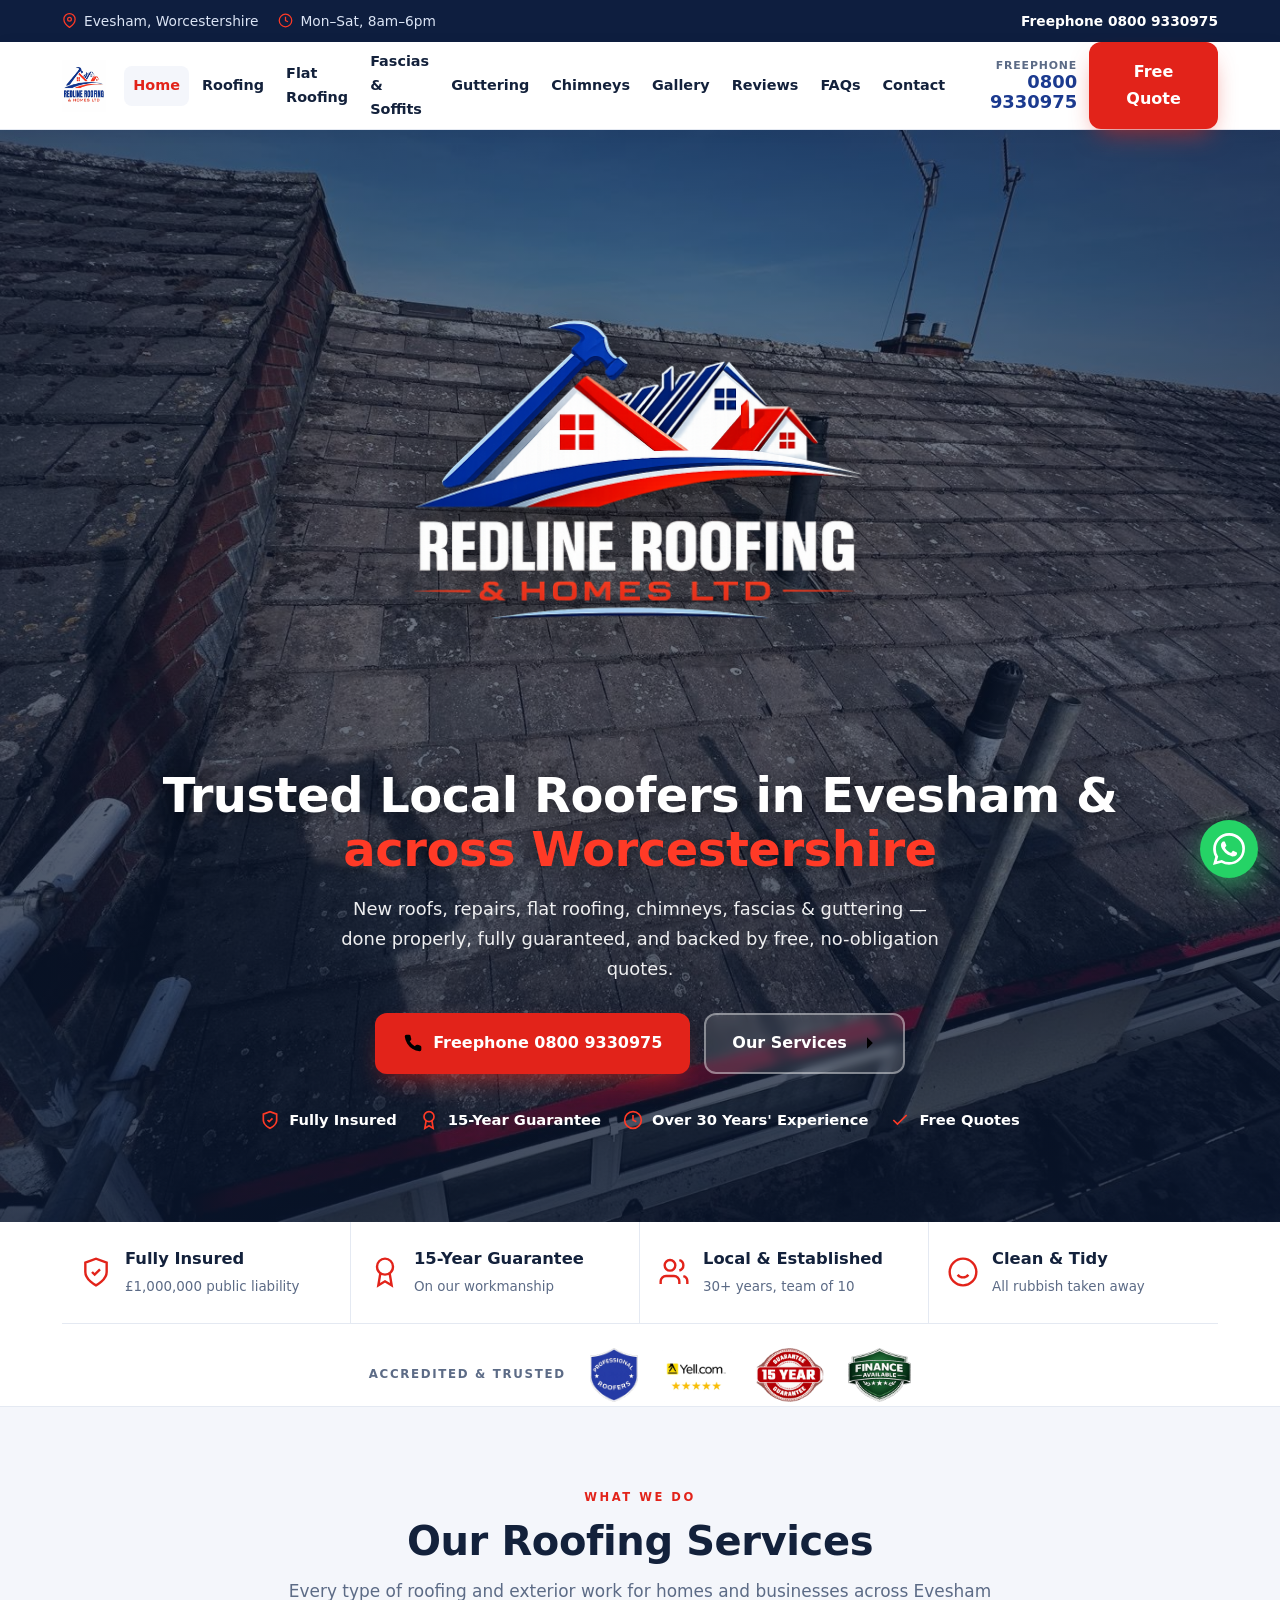
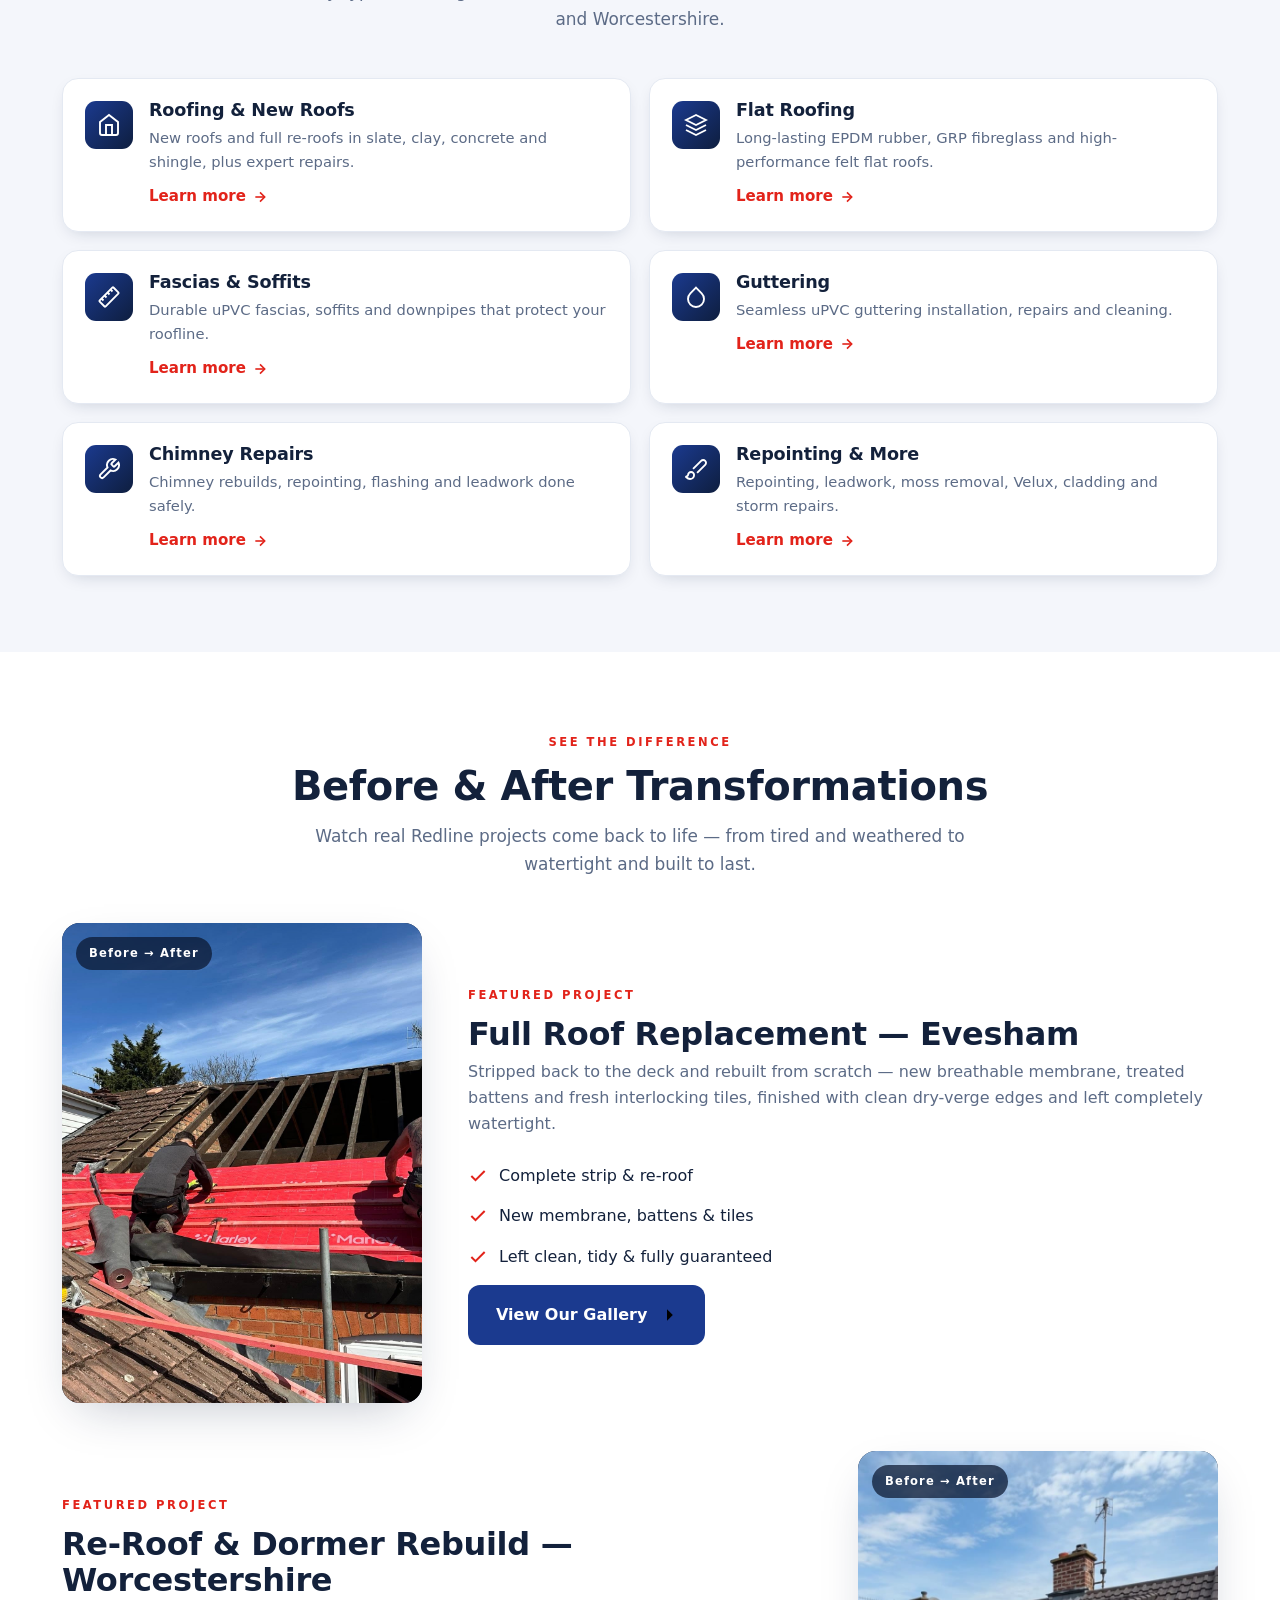
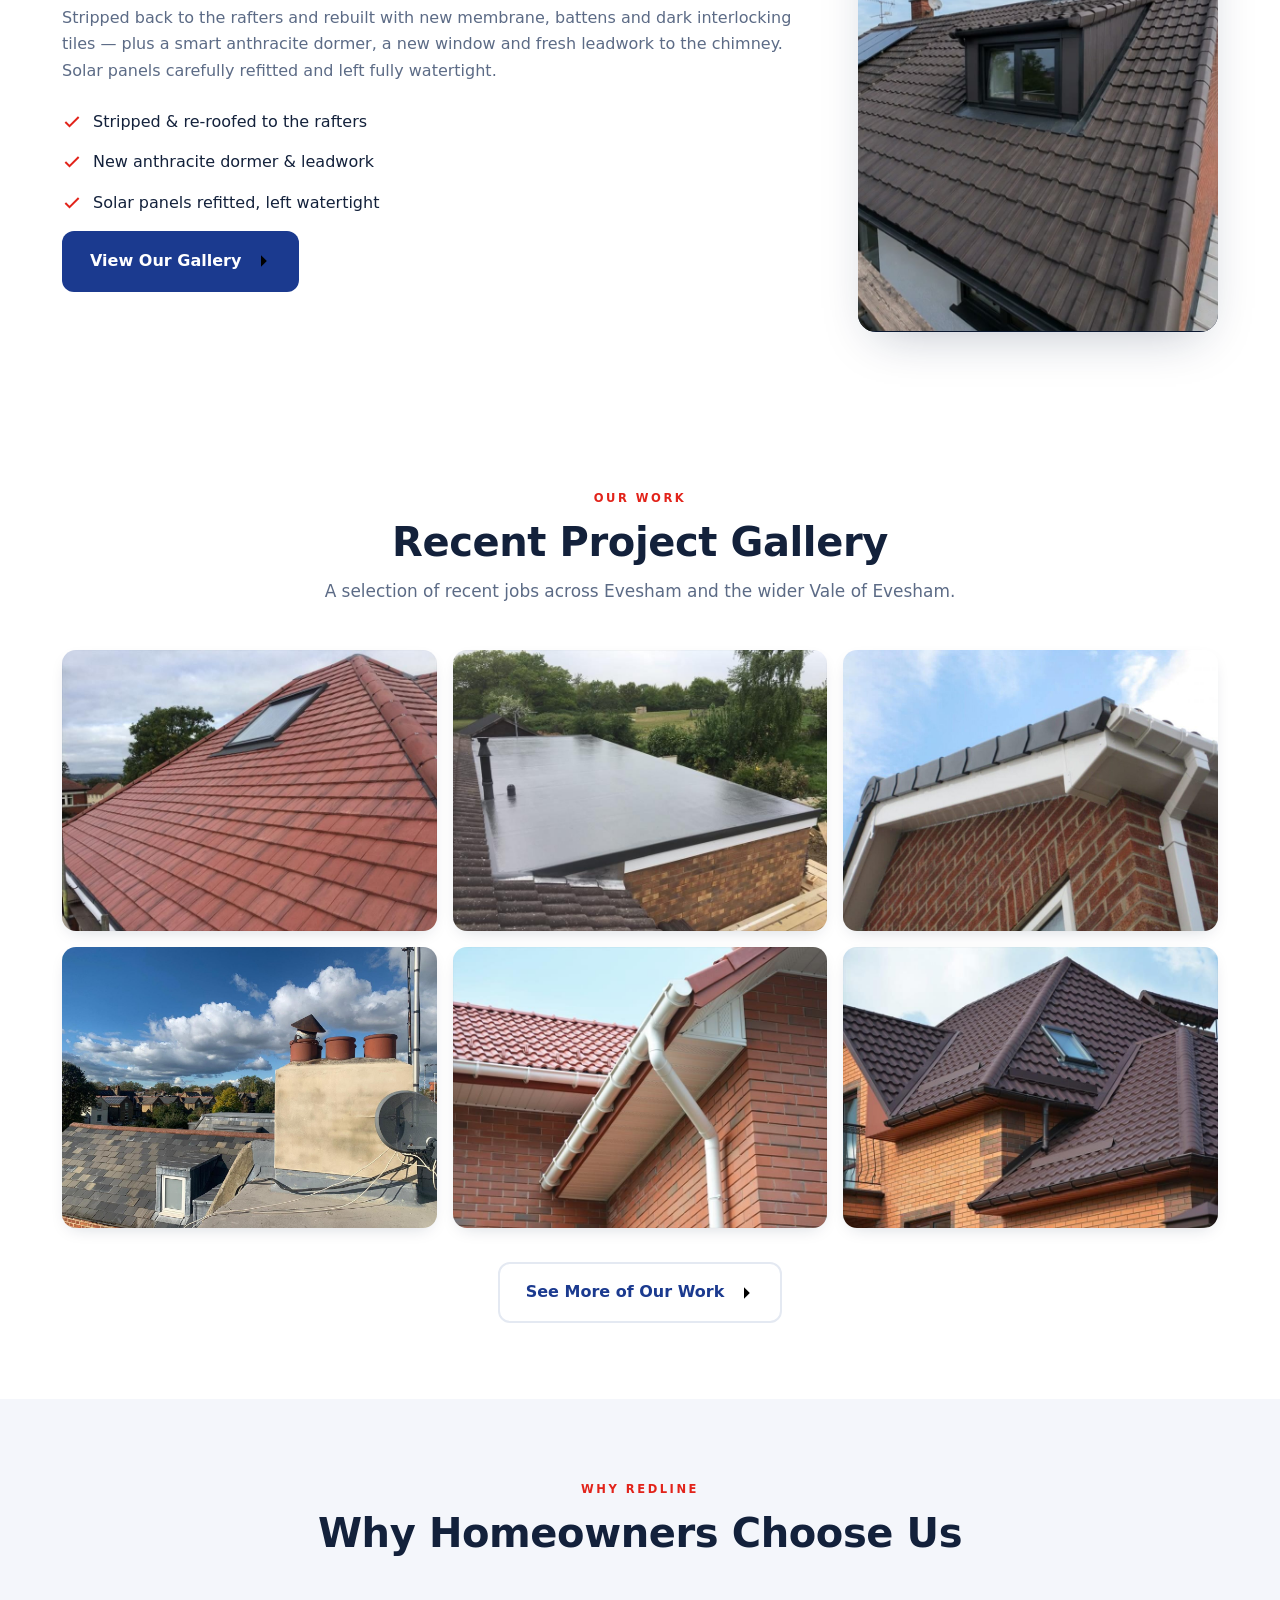
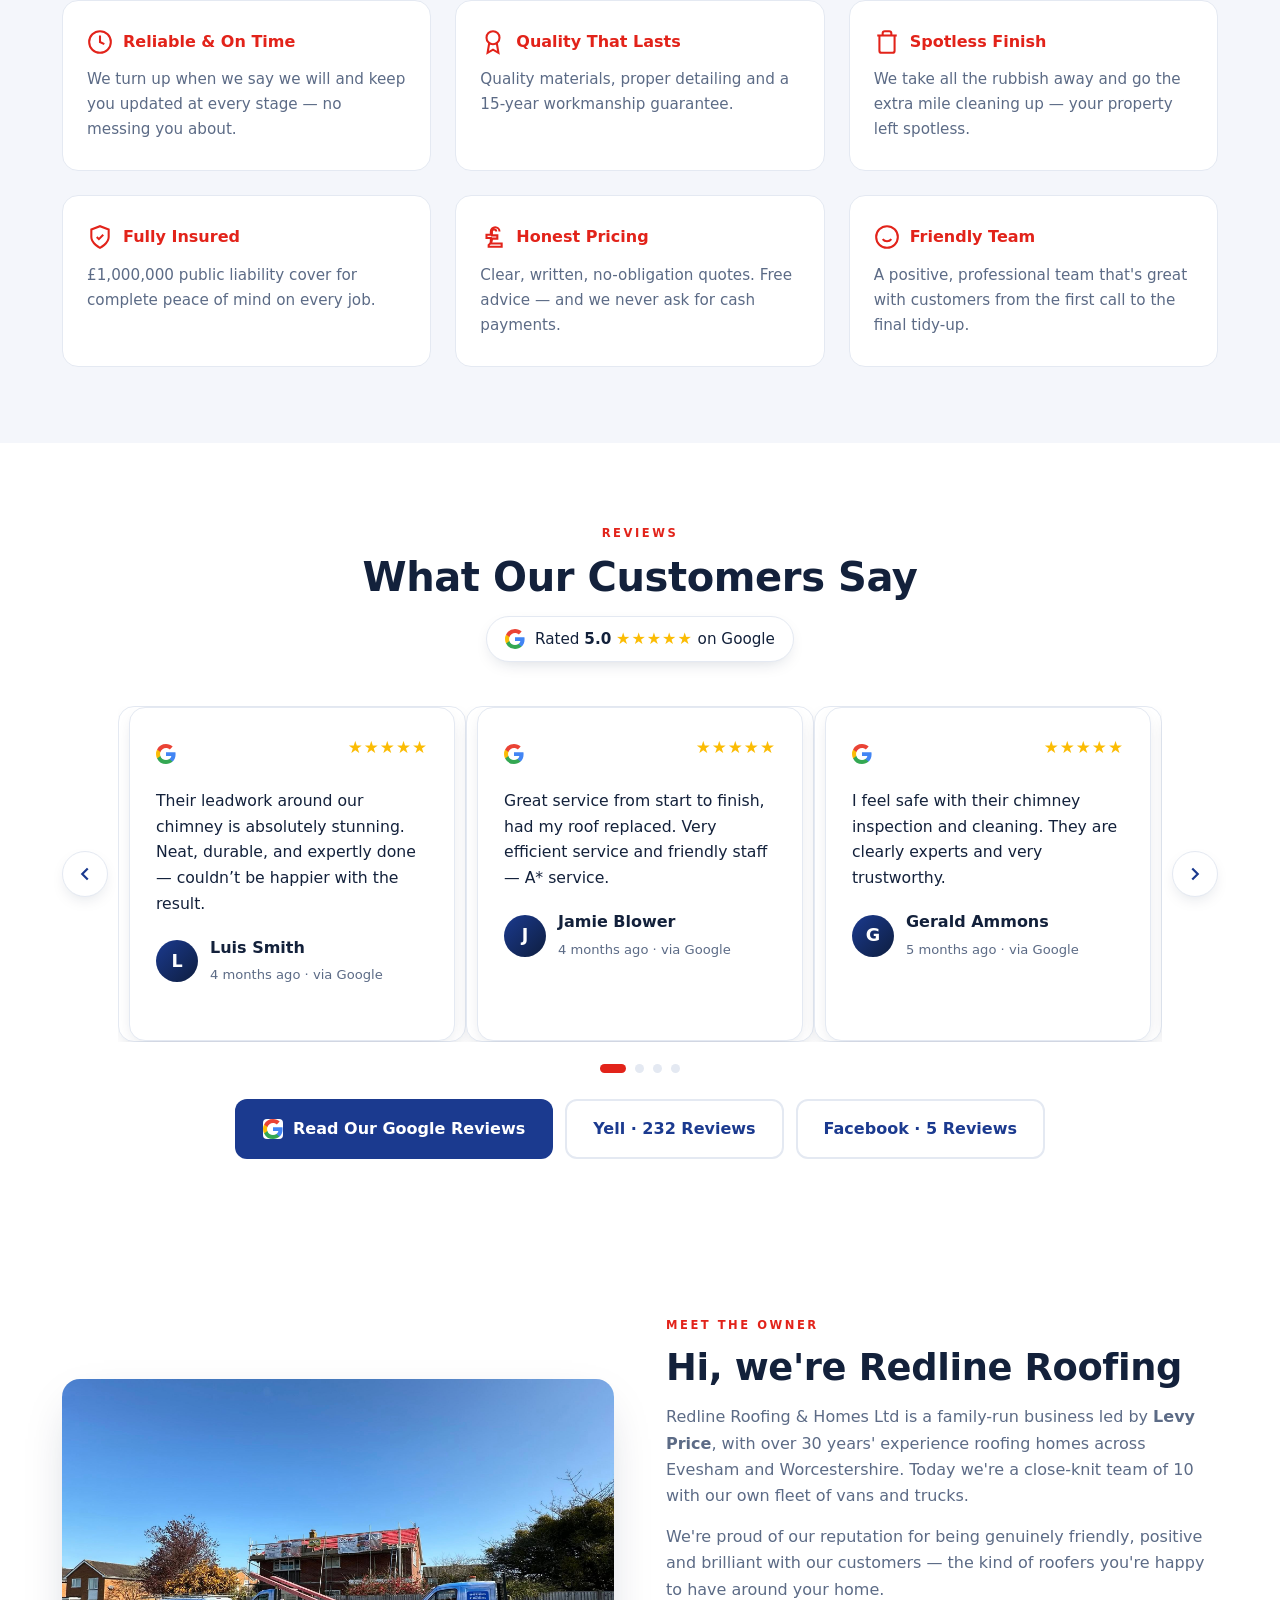
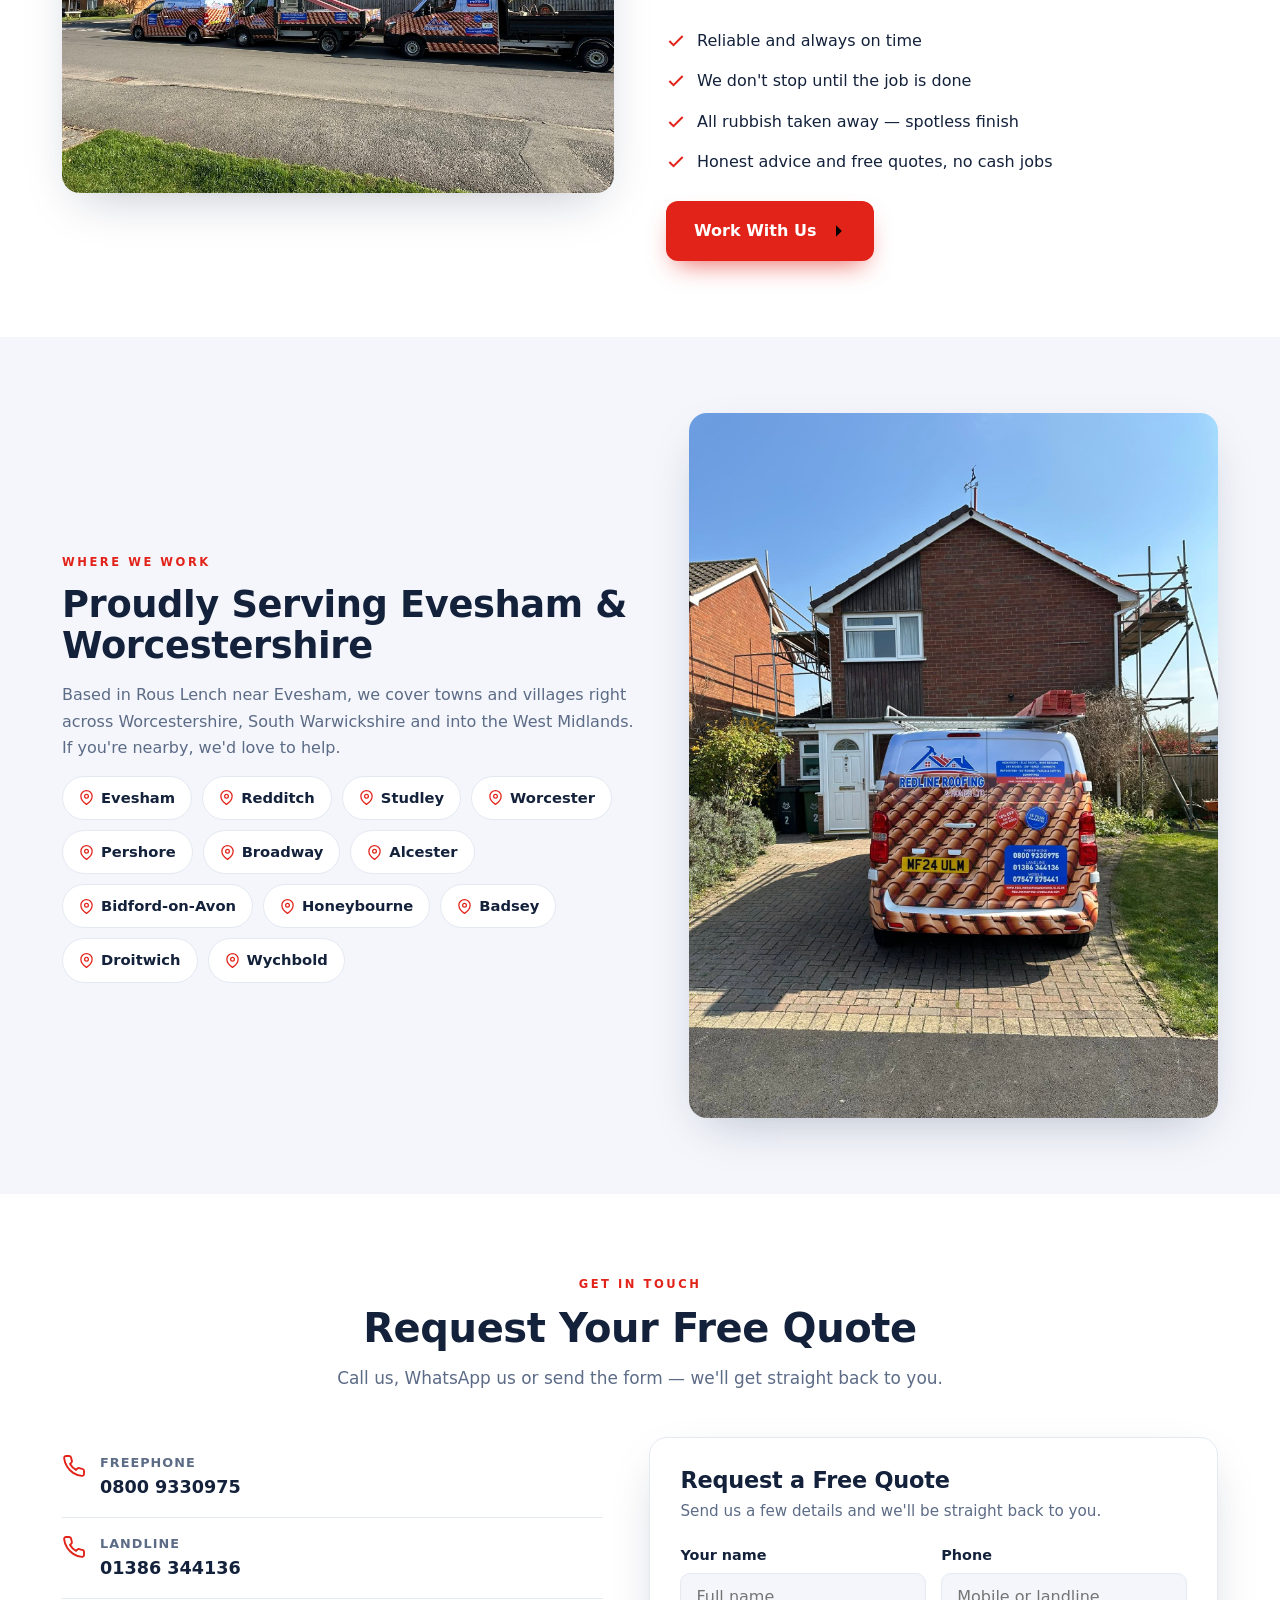
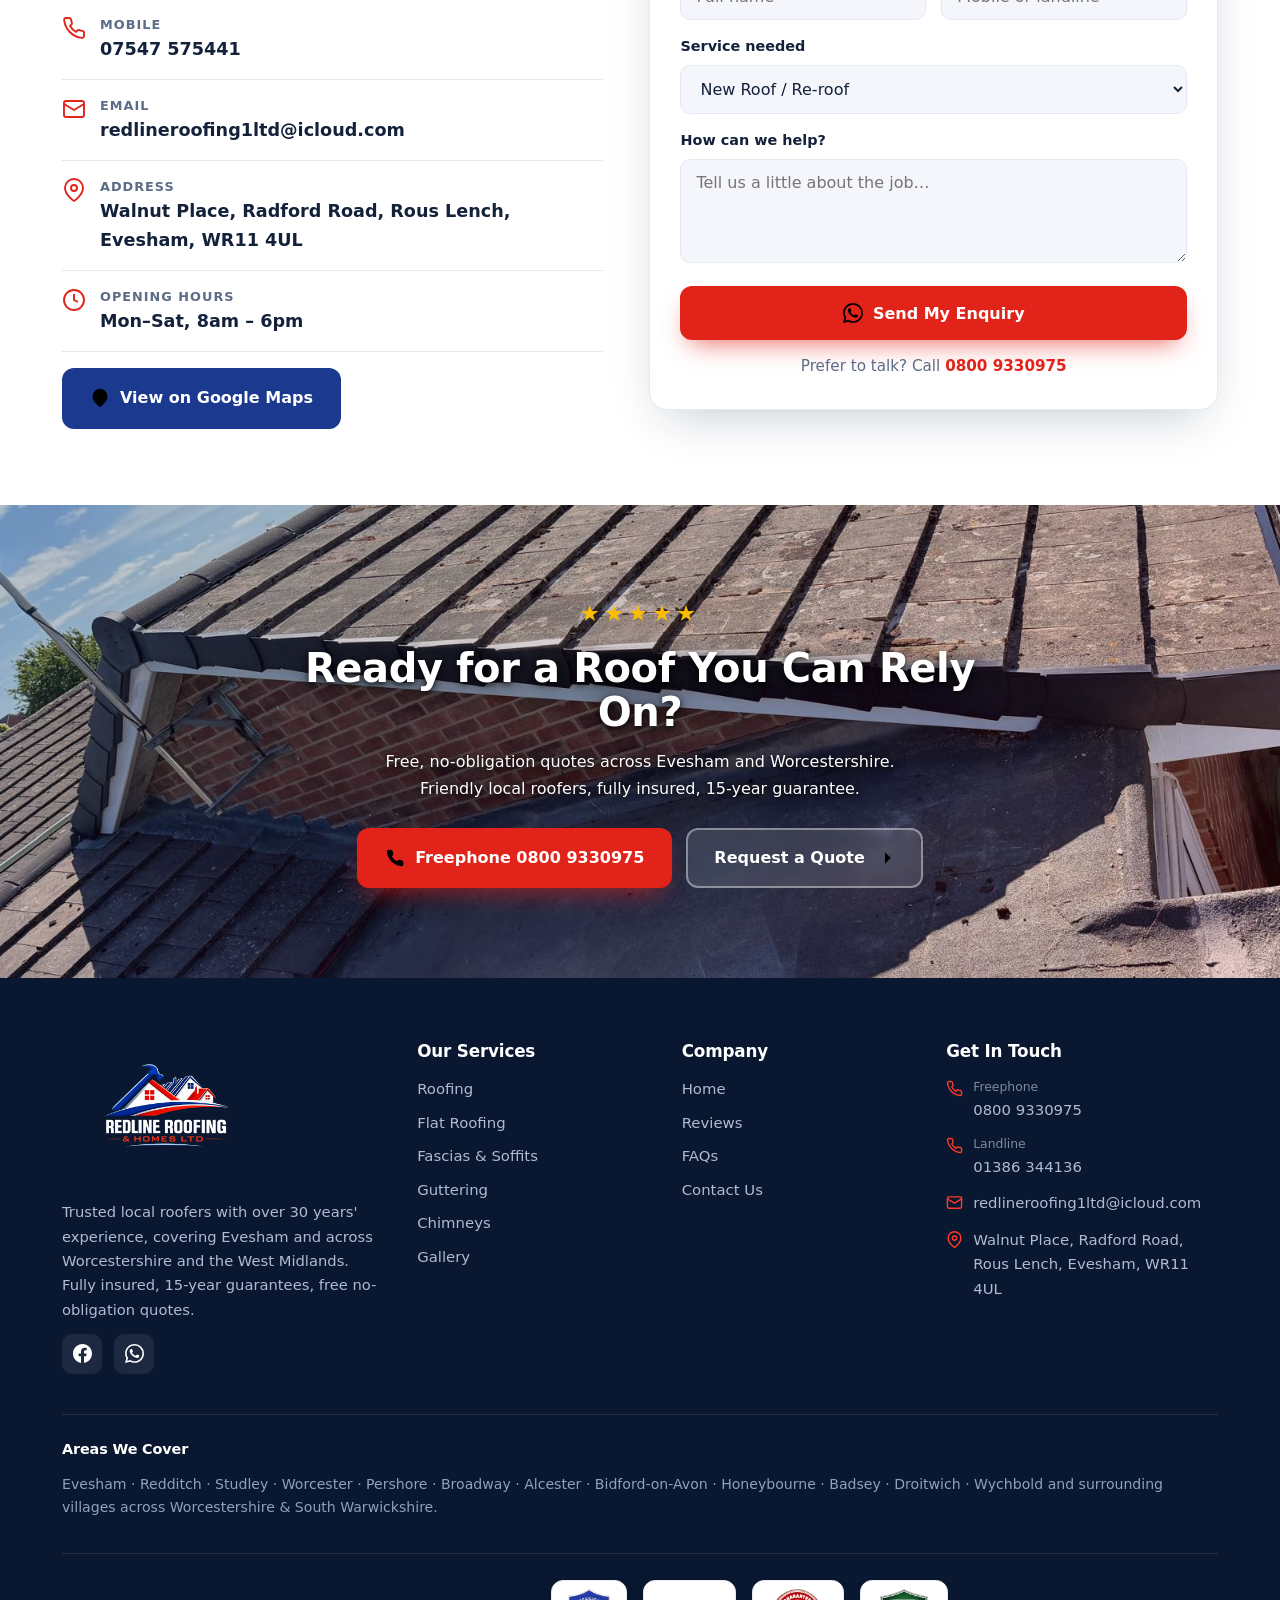
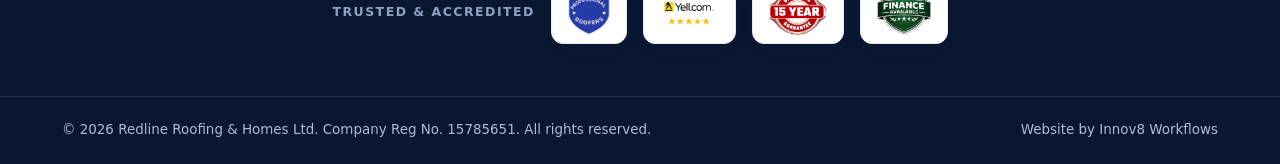
==== commit 8a9d9a6a: "Security: add Content-Security-Policy to all pages Generated pages had no CSP at all (only review.ht" ====
--- a/index.html
+++ b/index.html
@@ -1,5 +1,6 @@
 <!DOCTYPE html><html lang="en-GB"><head>
 <meta charset="UTF-8"><meta name="viewport" content="width=device-width, initial-scale=1.0">
+<meta http-equiv="Content-Security-Policy" content="default-src 'self'; base-uri 'self'; object-src 'none'; img-src 'self' data: https://www.googletagmanager.com https://*.google-analytics.com; media-src 'self'; style-src 'self' 'unsafe-inline' https://fonts.googleapis.com; font-src 'self' https://fonts.gstatic.com; script-src 'self' 'unsafe-inline' https://www.googletagmanager.com; connect-src 'self' https://script.google.com https://script.googleusercontent.com https://www.googletagmanager.com https://*.google-analytics.com https://*.analytics.google.com; form-action 'self'">
 <title>Roofers in Evesham & Worcestershire | Redline Roofing & Homes Ltd</title>
 <meta name="description" content="Trusted local roofers in Evesham & across Worcestershire. New roofs, repairs, flat roofing, fascias, guttering & chimneys. Fully insured, 15-yr guarantee. Free quotes — call 0800 9330975.">
 <link rel="canonical" href="https://www.redlineroofingandhomesltd.co.uk/">
@@ -7,10 +8,10 @@
 <meta name="theme-color" content="#0A1730">
 <meta property="og:type" content="website"><meta property="og:site_name" content="Redline Roofing & Homes Ltd">
 <meta property="og:title" content="Roofers in Evesham & Worcestershire | Redline Roofing & Homes Ltd"><meta property="og:description" content="Trusted local roofers in Evesham & across Worcestershire. New roofs, repairs, flat roofing, fascias, guttering & chimneys. Fully insured, 15-yr guarantee. Free quotes — call 0800 9330975.">
-<meta property="og:url" content="https://www.redlineroofingandhomesltd.co.uk/"><meta property="og:image" content="https://innov8-workflows.github.io/Redline-Roofing-Home/assets/img/og-home.jpg">
+<meta property="og:url" content="https://www.redlineroofingandhomesltd.co.uk/"><meta property="og:image" content="https://www.redlineroofingandhomesltd.co.uk/assets/img/og-home.jpg">
 <meta property="og:image:width" content="1200"><meta property="og:image:height" content="630">
 <meta property="og:image:alt" content="Redline Roofing &amp; Homes Ltd — trusted roofers in Evesham &amp; Worcestershire">
-<meta name="twitter:card" content="summary_large_image"><meta name="twitter:title" content="Roofers in Evesham & Worcestershire | Redline Roofing & Homes Ltd"><meta name="twitter:description" content="Trusted local roofers in Evesham & across Worcestershire. New roofs, repairs, flat roofing, fascias, guttering & chimneys. Fully insured, 15-yr guarantee. Free quotes — call 0800 9330975."><meta name="twitter:image" content="https://innov8-workflows.github.io/Redline-Roofing-Home/assets/img/og-home.jpg">
+<meta name="twitter:card" content="summary_large_image"><meta name="twitter:title" content="Roofers in Evesham & Worcestershire | Redline Roofing & Homes Ltd"><meta name="twitter:description" content="Trusted local roofers in Evesham & across Worcestershire. New roofs, repairs, flat roofing, fascias, guttering & chimneys. Fully insured, 15-yr guarantee. Free quotes — call 0800 9330975."><meta name="twitter:image" content="https://www.redlineroofingandhomesltd.co.uk/assets/img/og-home.jpg">
 <meta name="referrer" content="strict-origin-when-cross-origin">
 <link rel="icon" type="image/png" href="assets/img/favicon.png"><link rel="apple-touch-icon" href="assets/img/favicon.png">
 <link rel="preconnect" href="https://fonts.googleapis.com"><link rel="preconnect" href="https://fonts.gstatic.com" crossorigin>
@@ -245,4 +246,58 @@
 var qf=document.getElementById('quoteForm');
 if(qf){qf.addEventListener('submit',function(e){e.preventDefault();var f=this;var msg='New enquiry from the website%0a%0aName: '+encodeURIComponent(f.name.value)+'%0aPhone: '+encodeURIComponent(f.phone.value)+'%0aService: '+encodeURIComponent(f.service.value)+'%0aDetails: '+encodeURIComponent(f.message.value);window.open('https://wa.me/447547575441?text='+msg,'_blank');f.reset();var b=f.querySelector('button[type=submit]');b.textContent='Opening WhatsApp…';setTimeout(function(){b.textContent='Send My Enquiry'},2500);});}
 </script>
+<!-- Lead logger -> Google Sheet (Apps Script) -->
+<script>
+(function(){
+  var LEAD_URL='https://script.google.com/macros/s/AKfycbxzw7p2XNIn0cgzWnAfyxzSPaNN6l9PL2bSHvyesjcseEUmU2Z1HqtDaLNAItKTbBS9mA/exec';
+
+  /* NEVER navigator.sendBeacon here - it silently drops the /exec cross-origin
+     302 while returning true, so leads vanish with no error anywhere. */
+  function sendLead(d){
+    try{
+      d.page = location.pathname || '/';
+      fetch(LEAD_URL,{method:'POST',mode:'no-cors',keepalive:true,
+        headers:{'Content-Type':'text/plain;charset=UTF-8'},
+        body:JSON.stringify(d)});
+    }catch(e){}
+  }
+
+  function where(el){
+    if(!el||!el.closest) return 'page';
+    if(el.closest('.wa-float')) return 'whatsapp widget';
+    if(el.closest('.topbar')) return 'top bar';
+    if(el.closest('.nav')) return 'nav';
+    if(el.closest('.hero')) return 'hero';
+    if(el.closest('.page-hero')) return 'page hero';
+    if(el.closest('form')) return 'contact form';
+    if(el.closest('.finalcta')) return 'bottom CTA';
+    if(el.closest('.band')) return 'CTA band';
+    if(el.closest('.contact-info')) return 'contact details';
+    if(el.closest('footer')) return 'footer';
+    return 'page';
+  }
+
+  /* Capture phase, so the row is sent before the tel:/wa.me navigation
+     tears the page down. keepalive is what lets it survive unload. */
+  document.addEventListener('click',function(e){
+    var t=e.target; if(!t||!t.closest) return;
+    var a=t.closest('a'); if(!a) return;
+    var h=a.getAttribute('href')||'';
+    if(h.indexOf('tel:')===0){
+      sendLead({type:'Call click',phone:h.replace('tel:',''),source:where(a)});
+    } else if(h.indexOf('wa.me')>-1){
+      sendLead({type:'WhatsApp click',source:where(a)});
+    }
+  },true);
+
+  /* Capture phase on document fires BEFORE the form's own submit handler,
+     so the values are read before that handler calls f.reset(). */
+  document.addEventListener('submit',function(e){
+    var f=e.target; if(!f||f.id!=='quoteForm') return;
+    function v(id){var el=document.getElementById(id);return el?String(el.value||'').trim():'';}
+    sendLead({type:'Quote form',name:v('qname'),phone:v('qphone'),
+      service:v('qservice'),details:v('qmsg'),source:'contact form'});
+  },true);
+})();
+</script>
 </body></html>
